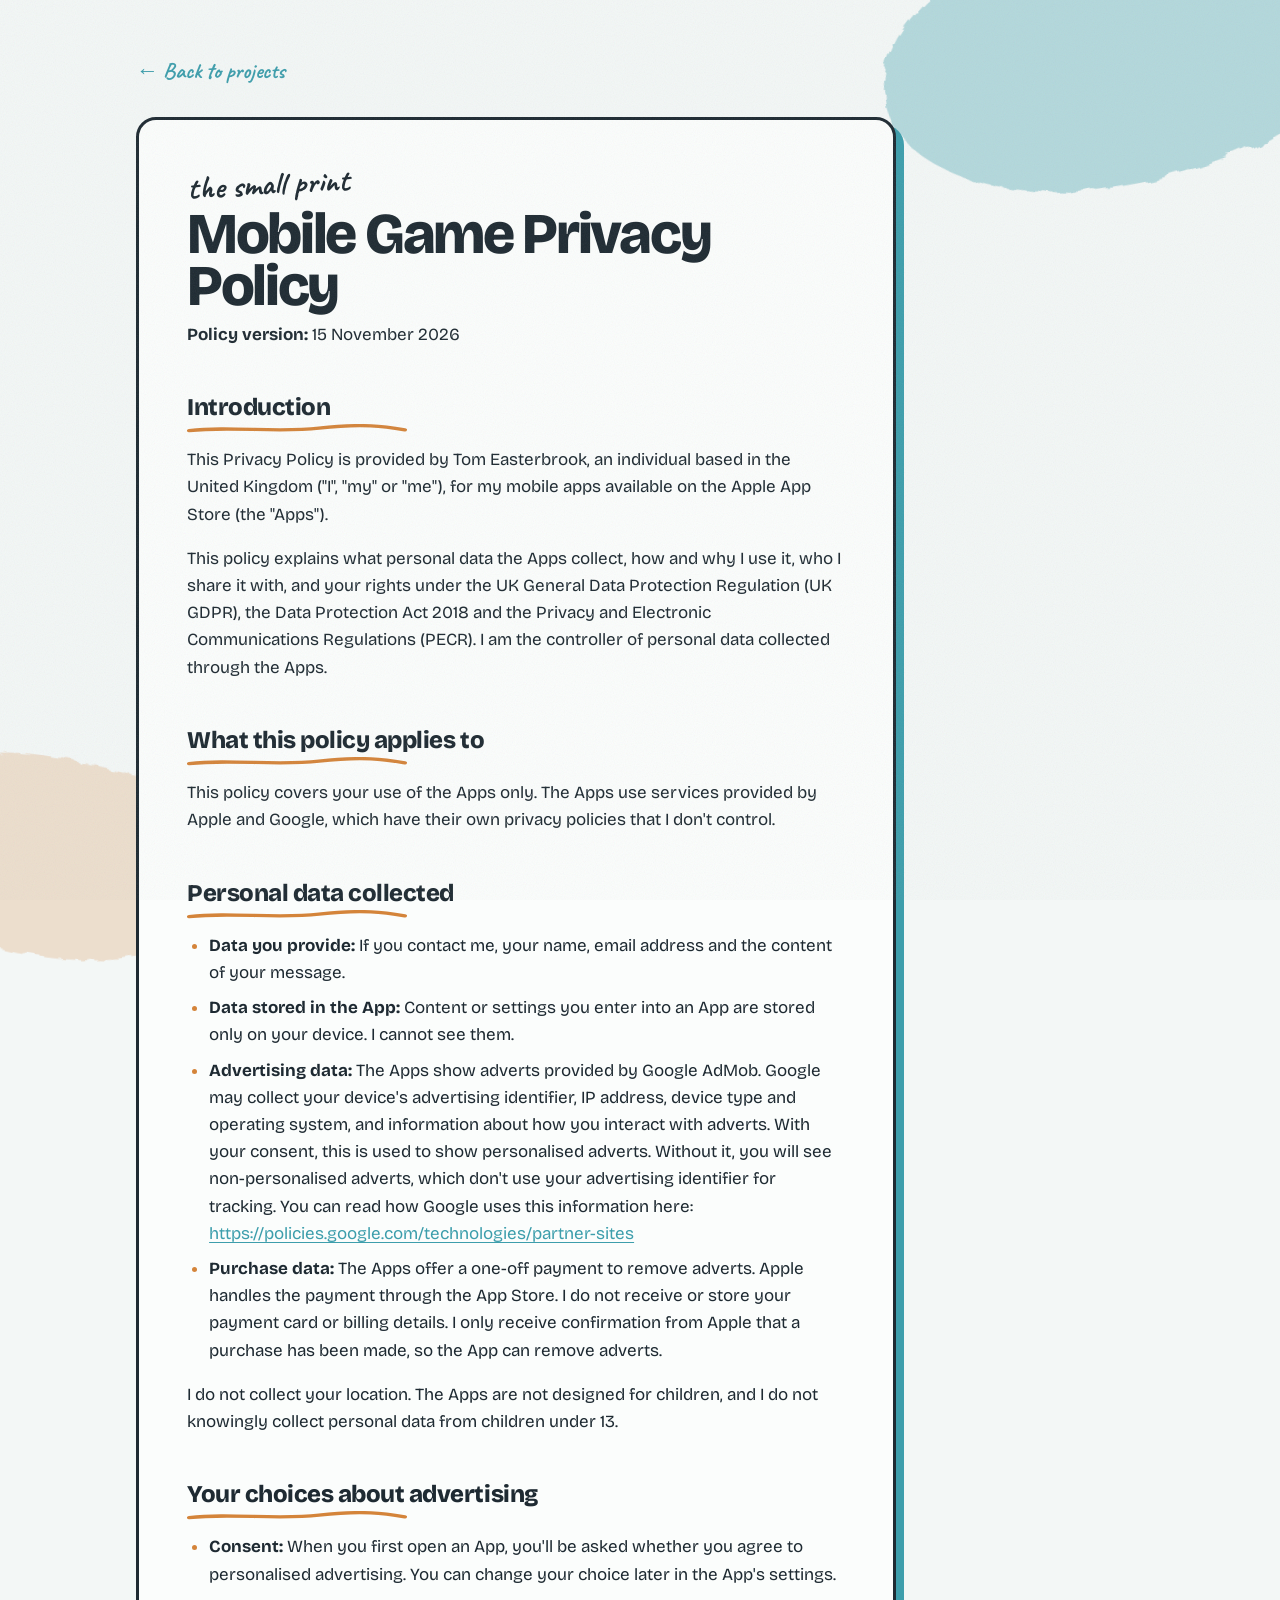
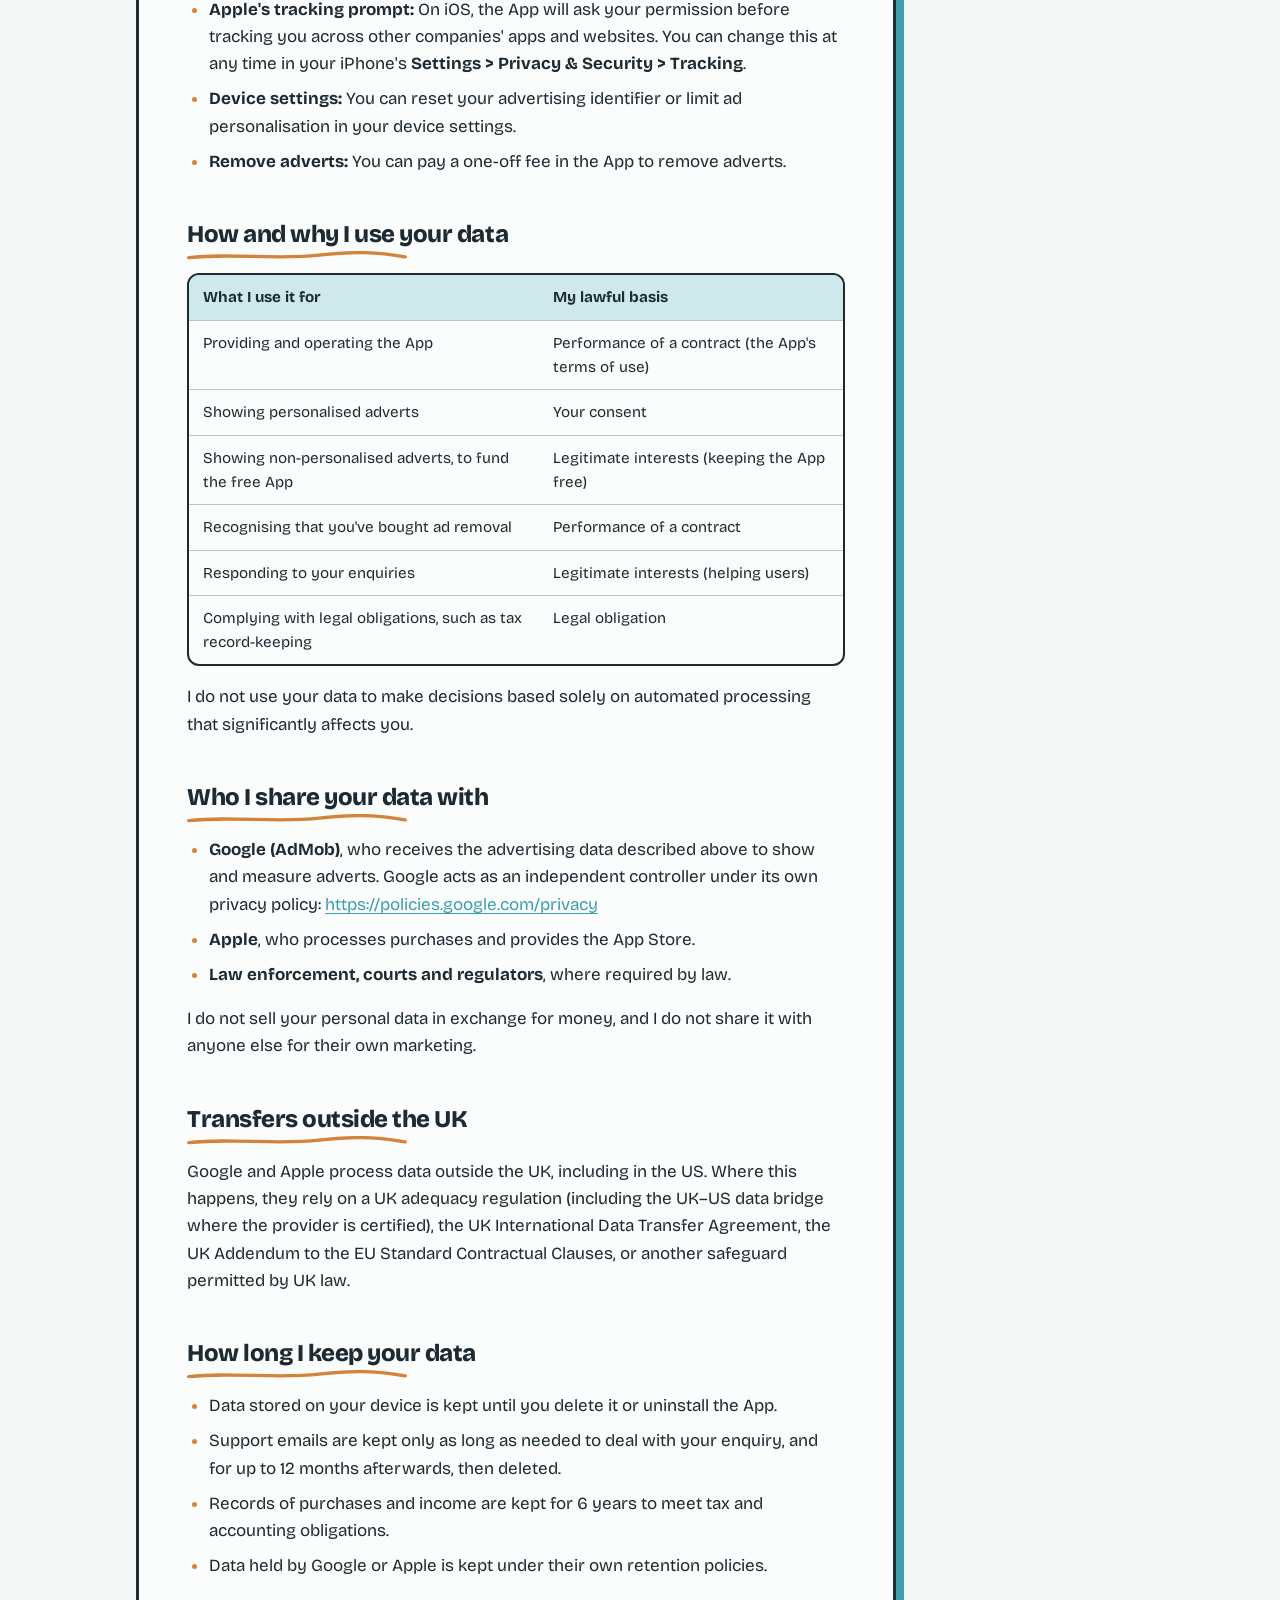
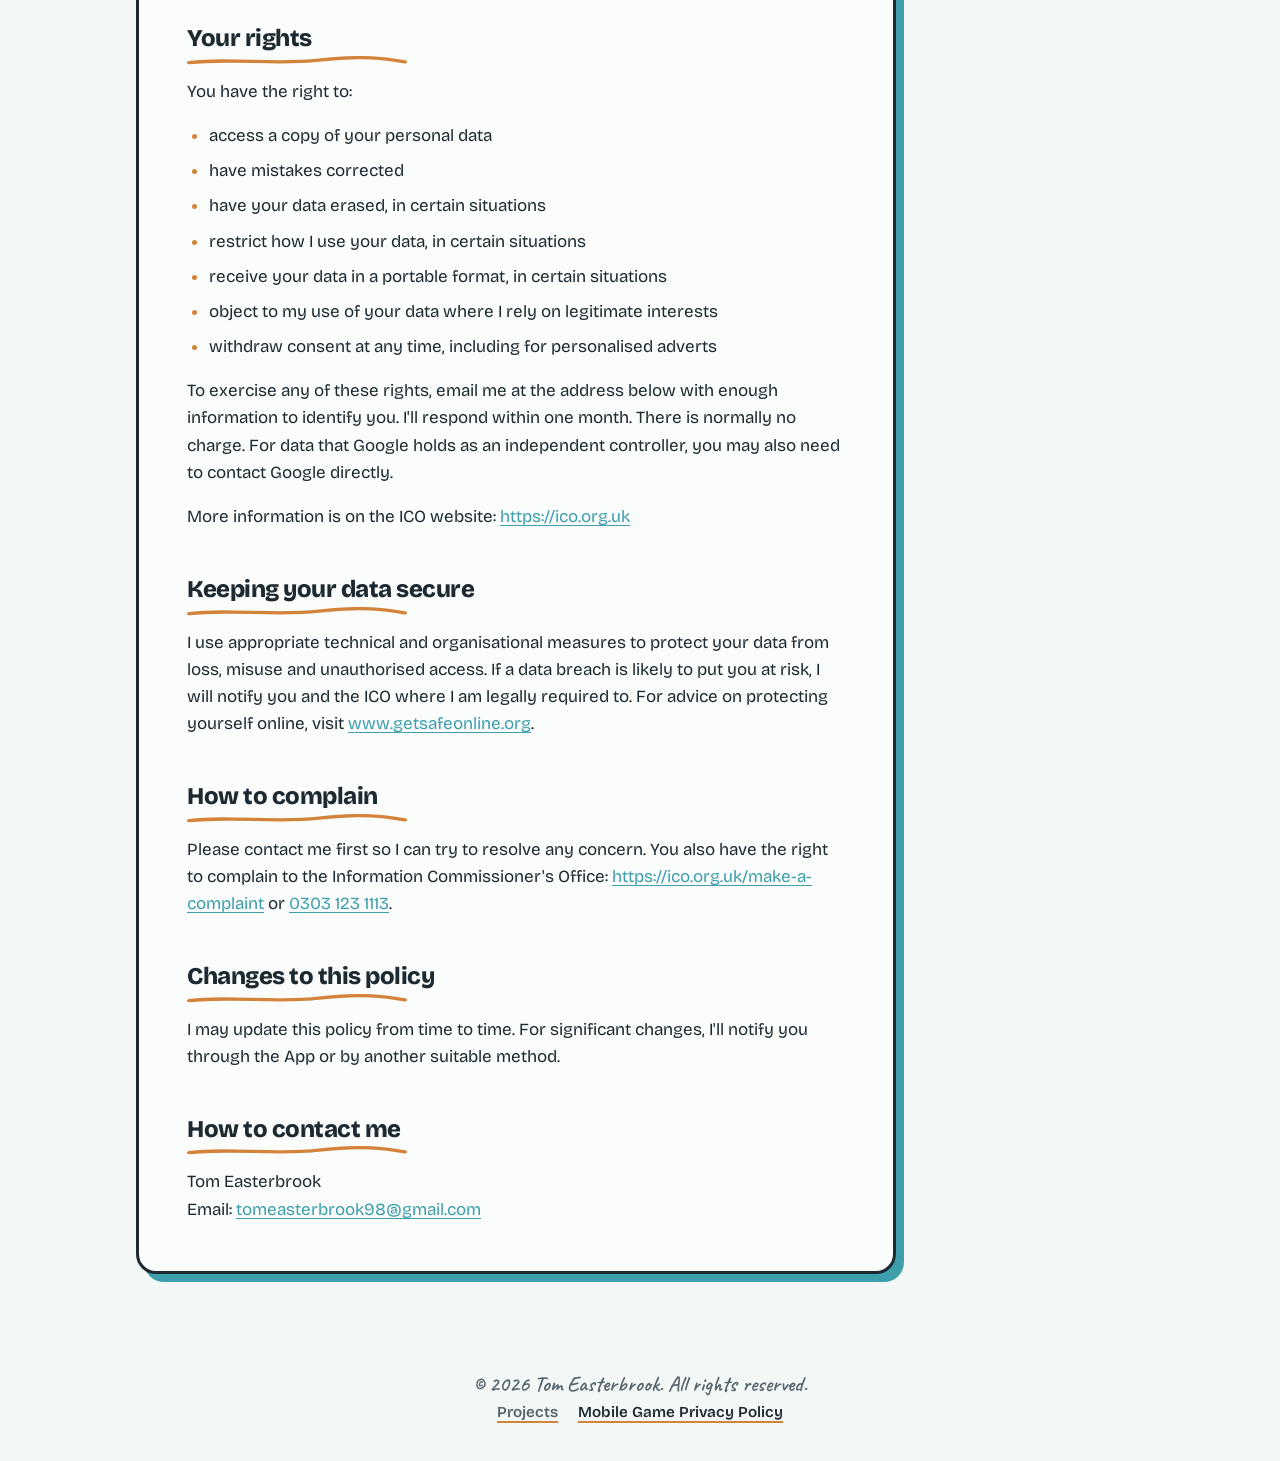
==== privacy.html @ 832841b3 "Personal site: projects and mobile game privacy policy Claude-Session: https://claude.ai/code/sessio" ====
<!doctype html>
<html lang="en">
<head>
  <meta charset="utf-8">
  <meta name="viewport" content="width=device-width, initial-scale=1">
  <title>Mobile Game Privacy Policy · Tom Easterbrook</title>
  <meta name="description" content="Privacy policy for Tom Easterbrook's mobile apps on the Apple App Store.">
  <link rel="icon" href="img/avatar.jpg">
  <link rel="preconnect" href="https://fonts.googleapis.com">
  <link rel="preconnect" href="https://fonts.gstatic.com" crossorigin>
  <link href="https://fonts.googleapis.com/css2?family=Bricolage+Grotesque:opsz,wght@12..96,400;12..96,600;12..96,800&family=Caveat:wght@500;700&display=swap" rel="stylesheet">
  <link rel="stylesheet" href="styles.css">
</head>
<body>
  <svg width="0" height="0" style="position:absolute" aria-hidden="true">
    <filter id="rough">
      <feTurbulence type="fractalNoise" baseFrequency="0.035" numOctaves="3" seed="7"/>
      <feDisplacementMap in="SourceGraphic" scale="14"/>
    </filter>
  </svg>

  <div class="brush brush-a" aria-hidden="true"></div>
  <div class="brush brush-b" aria-hidden="true"></div>

  <main class="wrap">
    <a class="back" href="index.html">← Back to projects</a>

    <article class="policy">
      <p class="scribble">the small print</p>
      <h1 class="policy-title">Mobile Game Privacy Policy</h1>
      <p class="policy-version"><strong>Policy version:</strong> 15 November 2026</p>

      <h2>Introduction</h2>
      <p>This Privacy Policy is provided by Tom Easterbrook, an individual based in the United Kingdom ("I", "my" or "me"), for my mobile apps available on the Apple App Store (the "Apps").</p>
      <p>This policy explains what personal data the Apps collect, how and why I use it, who I share it with, and your rights under the UK General Data Protection Regulation (UK GDPR), the Data Protection Act 2018 and the Privacy and Electronic Communications Regulations (PECR). I am the controller of personal data collected through the Apps.</p>

      <h2>What this policy applies to</h2>
      <p>This policy covers your use of the Apps only. The Apps use services provided by Apple and Google, which have their own privacy policies that I don't control.</p>

      <h2>Personal data collected</h2>
      <ul>
        <li><strong>Data you provide:</strong> If you contact me, your name, email address and the content of your message.</li>
        <li><strong>Data stored in the App:</strong> Content or settings you enter into an App are stored only on your device. I cannot see them.</li>
        <li><strong>Advertising data:</strong> The Apps show adverts provided by Google AdMob. Google may collect your device's advertising identifier, IP address, device type and operating system, and information about how you interact with adverts. With your consent, this is used to show personalised adverts. Without it, you will see non-personalised adverts, which don't use your advertising identifier for tracking. You can read how Google uses this information here: <a href="https://policies.google.com/technologies/partner-sites" target="_blank" rel="noopener">https://policies.google.com/technologies/partner-sites</a></li>
        <li><strong>Purchase data:</strong> The Apps offer a one-off payment to remove adverts. Apple handles the payment through the App Store. I do not receive or store your payment card or billing details. I only receive confirmation from Apple that a purchase has been made, so the App can remove adverts.</li>
      </ul>
      <p>I do not collect your location. The Apps are not designed for children, and I do not knowingly collect personal data from children under 13.</p>

      <h2>Your choices about advertising</h2>
      <ul>
        <li><strong>Consent:</strong> When you first open an App, you'll be asked whether you agree to personalised advertising. You can change your choice later in the App's settings.</li>
        <li><strong>Apple's tracking prompt:</strong> On iOS, the App will ask your permission before tracking you across other companies' apps and websites. You can change this at any time in your iPhone's <strong>Settings &gt; Privacy &amp; Security &gt; Tracking</strong>.</li>
        <li><strong>Device settings:</strong> You can reset your advertising identifier or limit ad personalisation in your device settings.</li>
        <li><strong>Remove adverts:</strong> You can pay a one-off fee in the App to remove adverts.</li>
      </ul>

      <h2>How and why I use your data</h2>
      <div class="table-wrap">
        <table>
          <thead>
            <tr><th scope="col">What I use it for</th><th scope="col">My lawful basis</th></tr>
          </thead>
          <tbody>
            <tr><td>Providing and operating the App</td><td>Performance of a contract (the App's terms of use)</td></tr>
            <tr><td>Showing personalised adverts</td><td>Your consent</td></tr>
            <tr><td>Showing non-personalised adverts, to fund the free App</td><td>Legitimate interests (keeping the App free)</td></tr>
            <tr><td>Recognising that you've bought ad removal</td><td>Performance of a contract</td></tr>
            <tr><td>Responding to your enquiries</td><td>Legitimate interests (helping users)</td></tr>
            <tr><td>Complying with legal obligations, such as tax record-keeping</td><td>Legal obligation</td></tr>
          </tbody>
        </table>
      </div>
      <p>I do not use your data to make decisions based solely on automated processing that significantly affects you.</p>

      <h2>Who I share your data with</h2>
      <ul>
        <li><strong>Google (AdMob)</strong>, who receives the advertising data described above to show and measure adverts. Google acts as an independent controller under its own privacy policy: <a href="https://policies.google.com/privacy" target="_blank" rel="noopener">https://policies.google.com/privacy</a></li>
        <li><strong>Apple</strong>, who processes purchases and provides the App Store.</li>
        <li><strong>Law enforcement, courts and regulators</strong>, where required by law.</li>
      </ul>
      <p>I do not sell your personal data in exchange for money, and I do not share it with anyone else for their own marketing.</p>

      <h2>Transfers outside the UK</h2>
      <p>Google and Apple process data outside the UK, including in the US. Where this happens, they rely on a UK adequacy regulation (including the UK–US data bridge where the provider is certified), the UK International Data Transfer Agreement, the UK Addendum to the EU Standard Contractual Clauses, or another safeguard permitted by UK law.</p>

      <h2>How long I keep your data</h2>
      <ul>
        <li>Data stored on your device is kept until you delete it or uninstall the App.</li>
        <li>Support emails are kept only as long as needed to deal with your enquiry, and for up to 12 months afterwards, then deleted.</li>
        <li>Records of purchases and income are kept for 6 years to meet tax and accounting obligations.</li>
        <li>Data held by Google or Apple is kept under their own retention policies.</li>
      </ul>

      <h2>Your rights</h2>
      <p>You have the right to:</p>
      <ul>
        <li>access a copy of your personal data</li>
        <li>have mistakes corrected</li>
        <li>have your data erased, in certain situations</li>
        <li>restrict how I use your data, in certain situations</li>
        <li>receive your data in a portable format, in certain situations</li>
        <li>object to my use of your data where I rely on legitimate interests</li>
        <li>withdraw consent at any time, including for personalised adverts</li>
      </ul>
      <p>To exercise any of these rights, email me at the address below with enough information to identify you. I'll respond within one month. There is normally no charge. For data that Google holds as an independent controller, you may also need to contact Google directly.</p>
      <p>More information is on the ICO website: <a href="https://ico.org.uk" target="_blank" rel="noopener">https://ico.org.uk</a></p>

      <h2>Keeping your data secure</h2>
      <p>I use appropriate technical and organisational measures to protect your data from loss, misuse and unauthorised access. If a data breach is likely to put you at risk, I will notify you and the ICO where I am legally required to. For advice on protecting yourself online, visit <a href="https://www.getsafeonline.org" target="_blank" rel="noopener">www.getsafeonline.org</a>.</p>

      <h2>How to complain</h2>
      <p>Please contact me first so I can try to resolve any concern. You also have the right to complain to the Information Commissioner's Office: <a href="https://ico.org.uk/make-a-complaint" target="_blank" rel="noopener">https://ico.org.uk/make-a-complaint</a> or <a href="tel:03031231113">0303 123 1113</a>.</p>

      <h2>Changes to this policy</h2>
      <p>I may update this policy from time to time. For significant changes, I'll notify you through the App or by another suitable method.</p>

      <h2>How to contact me</h2>
      <address>
        Tom Easterbrook<br>
        Email: <a href="mailto:tomeasterbrook98@gmail.com">tomeasterbrook98@gmail.com</a>
      </address>
    </article>

    <footer class="foot">
      <p>© 2026 Tom Easterbrook. All rights reserved.</p>
      <nav class="foot-links" aria-label="Footer">
        <a href="index.html">Projects</a>
        <a href="privacy.html" aria-current="page">Mobile Game Privacy Policy</a>
      </nav>
    </footer>
  </main>
</body>
</html>
---- styles.css ----
/* Palette pulled from the portrait: teal brushwork, ginger hair, slate shirt, paper. */
:root {
  --paper: #f3f7f6;
  --paper-2: #fbfdfc;
  --ink: #1e2a32;
  --muted: #55636b;
  --teal: #3d9eac;
  --teal-soft: #cfe8ec;
  --ginger: #d4843a;
  --ginger-soft: #f6dcc2;
  --blush: #f1b9a5;
  --line: #1e2a32;
  --shadow: 6px 6px 0 var(--line);
  --display: "Bricolage Grotesque", system-ui, sans-serif;
  --hand: "Caveat", "Comic Sans MS", cursive;
  color-scheme: light;
}

@media (prefers-color-scheme: dark) {
  :root {
    --paper: #142026;
    --paper-2: #1c2b32;
    --ink: #eef3f1;
    --muted: #a9b8bd;
    --teal: #5fc0cd;
    --teal-soft: #1f4148;
    --ginger: #f0a25a;
    --ginger-soft: #4a3220;
    --line: #0a1216;
    color-scheme: dark;
  }
}

* { box-sizing: border-box; }
[x-cloak] { display: none !important; }

body {
  margin: 0;
  min-height: 100vh;
  overflow-x: hidden;
  background: var(--paper);
  color: var(--ink);
  font: 17px/1.6 var(--display);
  -webkit-font-smoothing: antialiased;
}

/* Paper grain over everything */
body::after {
  content: "";
  position: fixed; inset: 0;
  pointer-events: none;
  opacity: .08;
  background-image: url("data:image/svg+xml,%3Csvg xmlns='http://www.w3.org/2000/svg' width='200' height='200'%3E%3Cfilter id='n'%3E%3CfeTurbulence type='fractalNoise' baseFrequency='.9' numOctaves='2'/%3E%3C/filter%3E%3Crect width='100%25' height='100%25' filter='url(%23n)'/%3E%3C/svg%3E");
}

/* Big painterly brush strokes in the background */
.brush {
  position: fixed;
  z-index: -1;
  filter: url(#rough);
  opacity: .35;
  border-radius: 40% 60% 55% 45% / 50% 40% 60% 50%;
}
.brush-a { width: 520px; height: 260px; top: -80px; right: -120px; background: var(--teal); transform: rotate(-12deg); }
.brush-b { width: 420px; height: 200px; bottom: -60px; left: -140px; background: var(--ginger); transform: rotate(8deg); opacity: .22; }

.wrap { max-width: 1040px; margin: 0 auto; padding: 56px 16px 40px; }

/* ---------- Hero ---------- */
.hero {
  display: grid;
  grid-template-columns: minmax(220px, 360px) 1fr;
  align-items: center;
  gap: 48px;
  margin-bottom: 88px;
}

.portrait { position: relative; }

.avatar {
  display: block;
  width: 100%;
  padding: 0;
  border: 3px solid var(--line);
  border-radius: 46% 54% 50% 50% / 52% 46% 54% 48%;
  background: #f6f9f8;            /* matches the portrait's own paper, in both themes */
  box-shadow: var(--shadow);
  overflow: hidden;
  transform: rotate(-3deg);
}
.avatar img { display: block; width: 100%; height: auto; }



.scribble {
  margin: 0;
  font: 700 2rem var(--hand);
  color: var(--teal);
  transform: rotate(-3deg);
  transform-origin: left;
}

h1 {
  margin: -6px 0 12px;
  font-size: clamp(4rem, 12vw, 8rem);
  font-weight: 800;
  line-height: .9;
  letter-spacing: -.04em;
}
h1 .dot { color: var(--ginger); }

.lede { margin: 0; max-width: 30ch; font-size: clamp(1.15rem, 2.2vw, 1.45rem); color: var(--muted); }

mark {
  color: var(--ink);
  background: linear-gradient(transparent 55%, var(--teal-soft) 55%, var(--teal-soft) 92%, transparent 92%);
  padding: 0 .1em;
}
mark.ginger { background: linear-gradient(transparent 55%, var(--ginger-soft) 55%, var(--ginger-soft) 92%, transparent 92%); }

/* ---------- Projects ---------- */
.section-head {
  display: flex; flex-wrap: wrap; align-items: end; justify-content: space-between;
  gap: 16px; margin-bottom: 32px;
}
h2 {
  position: relative;
  margin: 0;
  font-size: clamp(1.8rem, 4vw, 2.4rem);
  font-weight: 800;
  letter-spacing: -.02em;
}
/* hand-drawn underline */
h2::after {
  content: "";
  position: absolute; left: 0; right: 10%; bottom: -10px; height: 12px;
  background: url("data:image/svg+xml,%3Csvg xmlns='http://www.w3.org/2000/svg' viewBox='0 0 200 12' preserveAspectRatio='none'%3E%3Cpath d='M2 8 C 40 2, 80 11, 120 5 S 180 3, 198 7' fill='none' stroke='%23d4843a' stroke-width='4' stroke-linecap='round'/%3E%3C/svg%3E") no-repeat center / 100% 100%;
}

.link:focus-visible { outline: 3px dashed var(--ginger); outline-offset: 3px; }

.grid {
  display: grid;
  grid-template-columns: repeat(auto-fill, minmax(min(100%, 320px), 1fr));
  gap: 36px 28px;
}

.card {
  --accent: var(--teal);
  --accent-soft: var(--teal-soft);
  position: relative;
  display: flex; flex-direction: column;
  padding: 28px 26px 24px;
  background: var(--paper-2);
  border: 3px solid var(--line);
  border-radius: 20px;
  box-shadow: 8px 8px 0 var(--accent);
  transform: rotate(var(--tilt, 0deg));
  transition: transform .35s cubic-bezier(.34, 1.56, .64, 1), box-shadow .25s;
  animation: pop-in .5s cubic-bezier(.34, 1.56, .64, 1) both;
}
.card.ginger { --accent: var(--ginger); --accent-soft: var(--ginger-soft); }
.card.ink { --accent: var(--line); --accent-soft: var(--teal-soft); }
.card:hover { transform: rotate(0deg) translateY(-6px); box-shadow: 12px 14px 0 var(--accent); }

/* masking tape */
.tape {
  position: absolute; top: -14px; left: 50%;
  width: 96px; height: 26px;
  background: var(--accent-soft);
  opacity: .9;
  transform: translateX(-50%) rotate(-4deg);
  clip-path: polygon(3% 0, 97% 6%, 100% 50%, 96% 100%, 2% 94%, 0 50%);
}

.card-head { display: flex; align-items: center; justify-content: space-between; margin-bottom: 8px; }
.app-icon {
  display: block;
  width: 64px; height: 64px;
  border: 2px solid var(--line);
  border-radius: 22.5%;            /* iOS-style rounded square */
  box-shadow: 3px 3px 0 var(--line);
  transition: transform .4s cubic-bezier(.34, 1.56, .64, 1);
}
.card:hover .app-icon { transform: rotate(-8deg) scale(1.08); }

.card h3 { margin: 6px 0 0; font-size: 1.7rem; font-weight: 800; letter-spacing: -.02em; }
.tagline { margin: 0 0 12px; font: 700 1.45rem/1.2 var(--hand); color: var(--accent); }
.desc { margin: 0 0 18px; color: var(--muted); }

.status {
  font-size: .78rem; font-weight: 600;
  padding: 4px 10px;
  border: 2px solid var(--line);
  border-radius: 999px;
  white-space: nowrap;
}
.status.live { background: var(--teal-soft); }
.status.in-progress { background: var(--ginger-soft); }
.status.archived { background: var(--paper); color: var(--muted); }

.tags { list-style: none; display: flex; flex-wrap: wrap; gap: 6px; margin: 0 0 22px; padding: 0; }
.tags li {
  font-size: .8rem; font-weight: 600;
  padding: 2px 10px;
  border: 1.5px dashed var(--muted);
  border-radius: 8px;
  color: var(--muted);
}

.link {
  margin-top: auto; align-self: flex-start;
  display: inline-flex; align-items: center; gap: 8px;
  padding: 10px 18px;
  font-weight: 700;
  text-decoration: none;
  color: var(--ink);
  background: var(--accent-soft);
  border: 2px solid var(--line);
  border-radius: 12px;
  box-shadow: 3px 3px 0 var(--line);
  transition: transform .15s, box-shadow .15s;
}
.link:hover { transform: translate(-2px, -2px); box-shadow: 5px 5px 0 var(--line); }
.link:active { transform: translate(2px, 2px); box-shadow: 1px 1px 0 var(--line); }
.link .arrow { transition: transform .2s; }
.link:hover .arrow { transform: translateX(4px); }

.soon { margin: auto 0 0; font: 700 1.4rem var(--hand); color: var(--muted); }

.foot { margin-top: 96px; text-align: center; font: 600 1.35rem var(--hand); color: var(--muted); }
.foot p { margin: 0; }

/* ---------- Footer links ---------- */
.foot-links { display: flex; flex-wrap: wrap; justify-content: center; gap: 8px 20px; margin-top: 6px; font: 600 .95rem var(--display); }
.foot-links a { color: var(--muted); text-decoration-color: var(--ginger); text-decoration-thickness: 2px; text-underline-offset: 4px; }
.foot-links a:hover, .foot-links a[aria-current="page"] { color: var(--ink); }

/* ---------- Privacy policy page ---------- */
.back {
  display: inline-block; margin-bottom: 32px;
  font: 700 1.4rem var(--hand); color: var(--teal); text-decoration: none;
}
.back:hover { color: var(--ginger); }

.policy {
  max-width: 760px;
  padding: clamp(24px, 5vw, 48px);
  background: var(--paper-2);
  border: 3px solid var(--line);
  border-radius: 20px;
  box-shadow: 8px 8px 0 var(--teal);
}
.policy-title { font-size: clamp(2.2rem, 7vw, 3.6rem); margin: 0 0 8px; }
.policy-version { margin: 0 0 8px; color: var(--muted); }
.policy h2 { margin: 40px 0 20px; font-size: 1.5rem; }
.policy h2::after { right: auto; width: min(220px, 80%); height: 10px; bottom: -8px; }
.policy p, .policy li { color: var(--ink); }
.policy ul { padding-left: 1.3em; }
.policy li { margin-bottom: 8px; }
.policy li::marker { color: var(--ginger); }
.policy a { color: var(--teal); overflow-wrap: anywhere; text-underline-offset: 3px; }
.policy a:hover { color: var(--ginger); }
.policy address { font-style: normal; }

.table-wrap { overflow-x: auto; margin: 0 0 16px; border: 2px solid var(--line); border-radius: 12px; }
.policy table { width: 100%; border-collapse: collapse; font-size: .95rem; }
.policy th, .policy td { padding: 10px 14px; text-align: left; vertical-align: top; border-bottom: 1px solid color-mix(in srgb, var(--muted) 35%, transparent); }
.policy th { background: var(--teal-soft); font-weight: 700; }
.policy tbody tr:last-child td { border-bottom: 0; }

/* ---------- Motion ---------- */
@keyframes pop-in {
  from { opacity: 0; transform: translateY(24px) rotate(0deg) scale(.95); }
}
@media (prefers-reduced-motion: reduce) {
  *, *::before, *::after { animation: none !important; transition: none !important; }
}

/* ---------- Small screens ---------- */
@media (max-width: 720px) {
  .wrap { padding-top: 40px; }
  .hero { grid-template-columns: 1fr; gap: 28px; margin-bottom: 64px; text-align: center; }
  .portrait { width: min(260px, 70%); margin: 0 auto; }
  .scribble { transform-origin: center; }
  .lede { margin: 0 auto; }
}
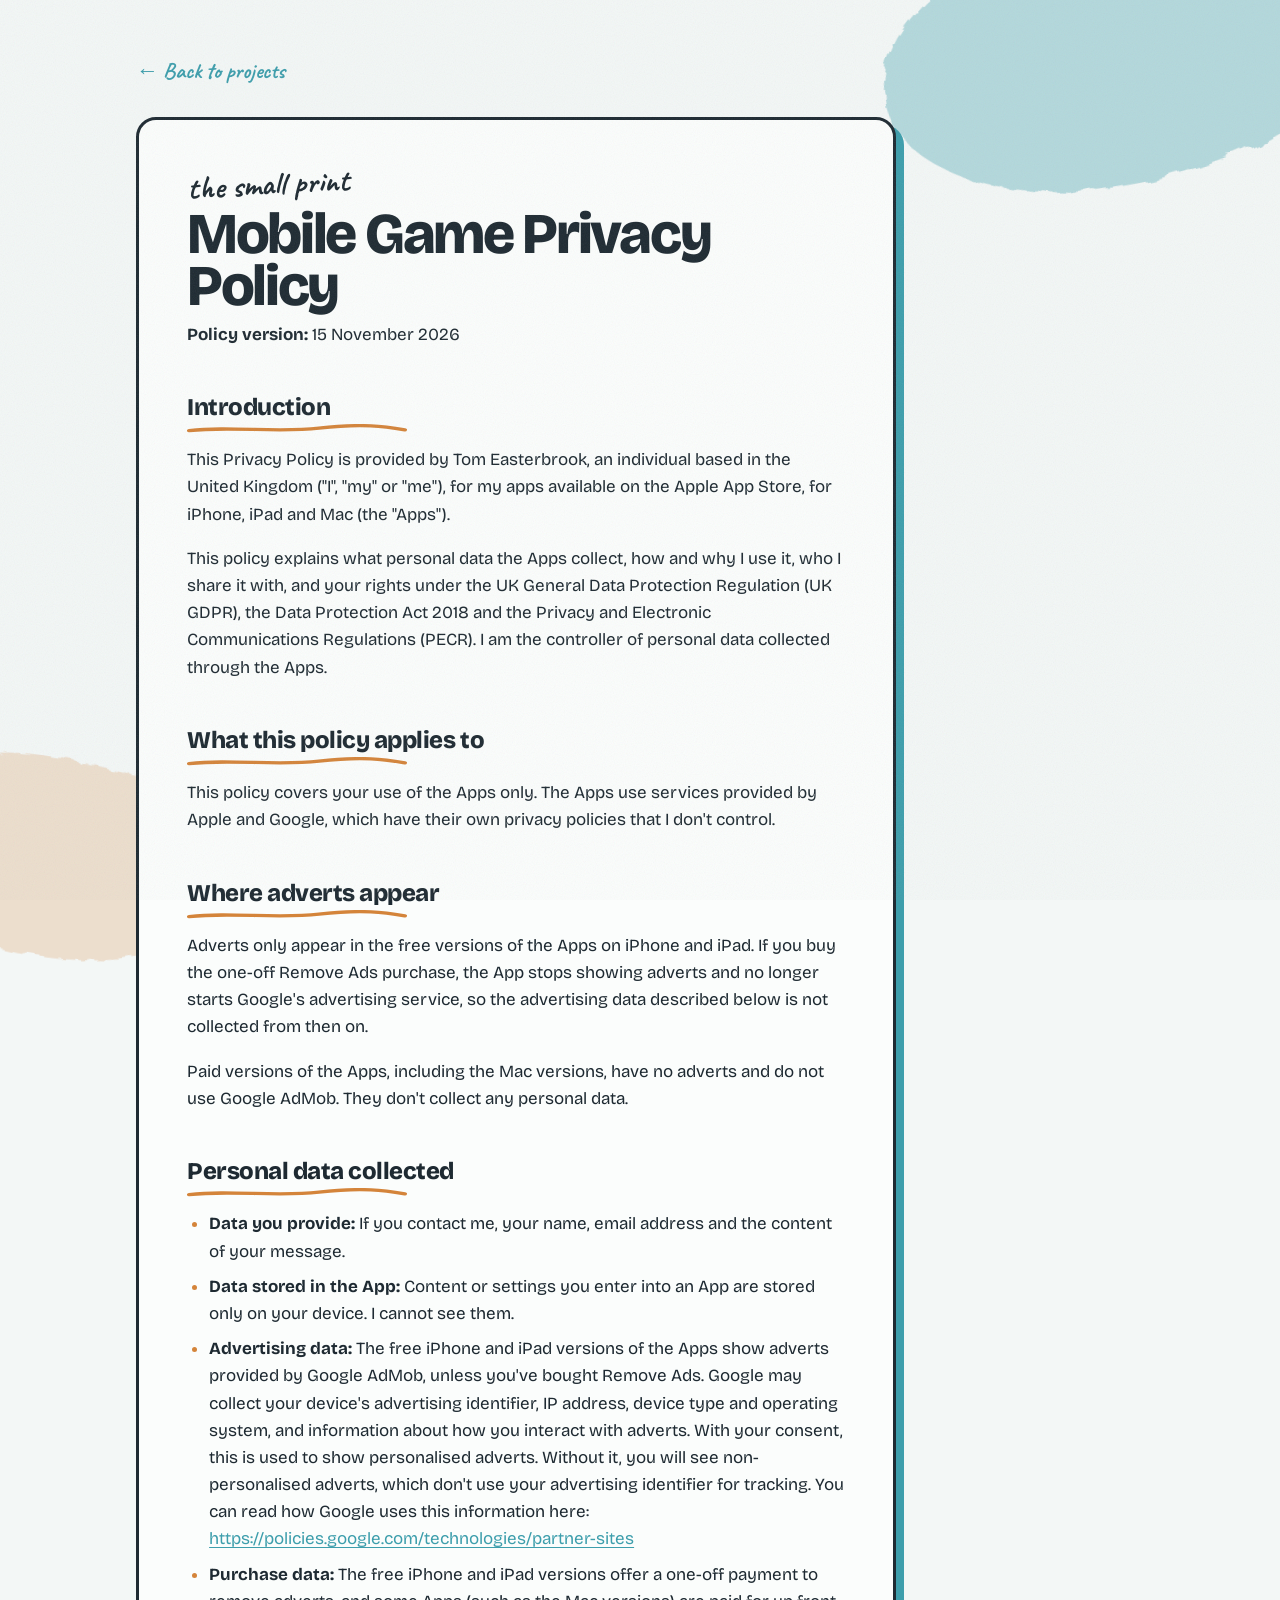
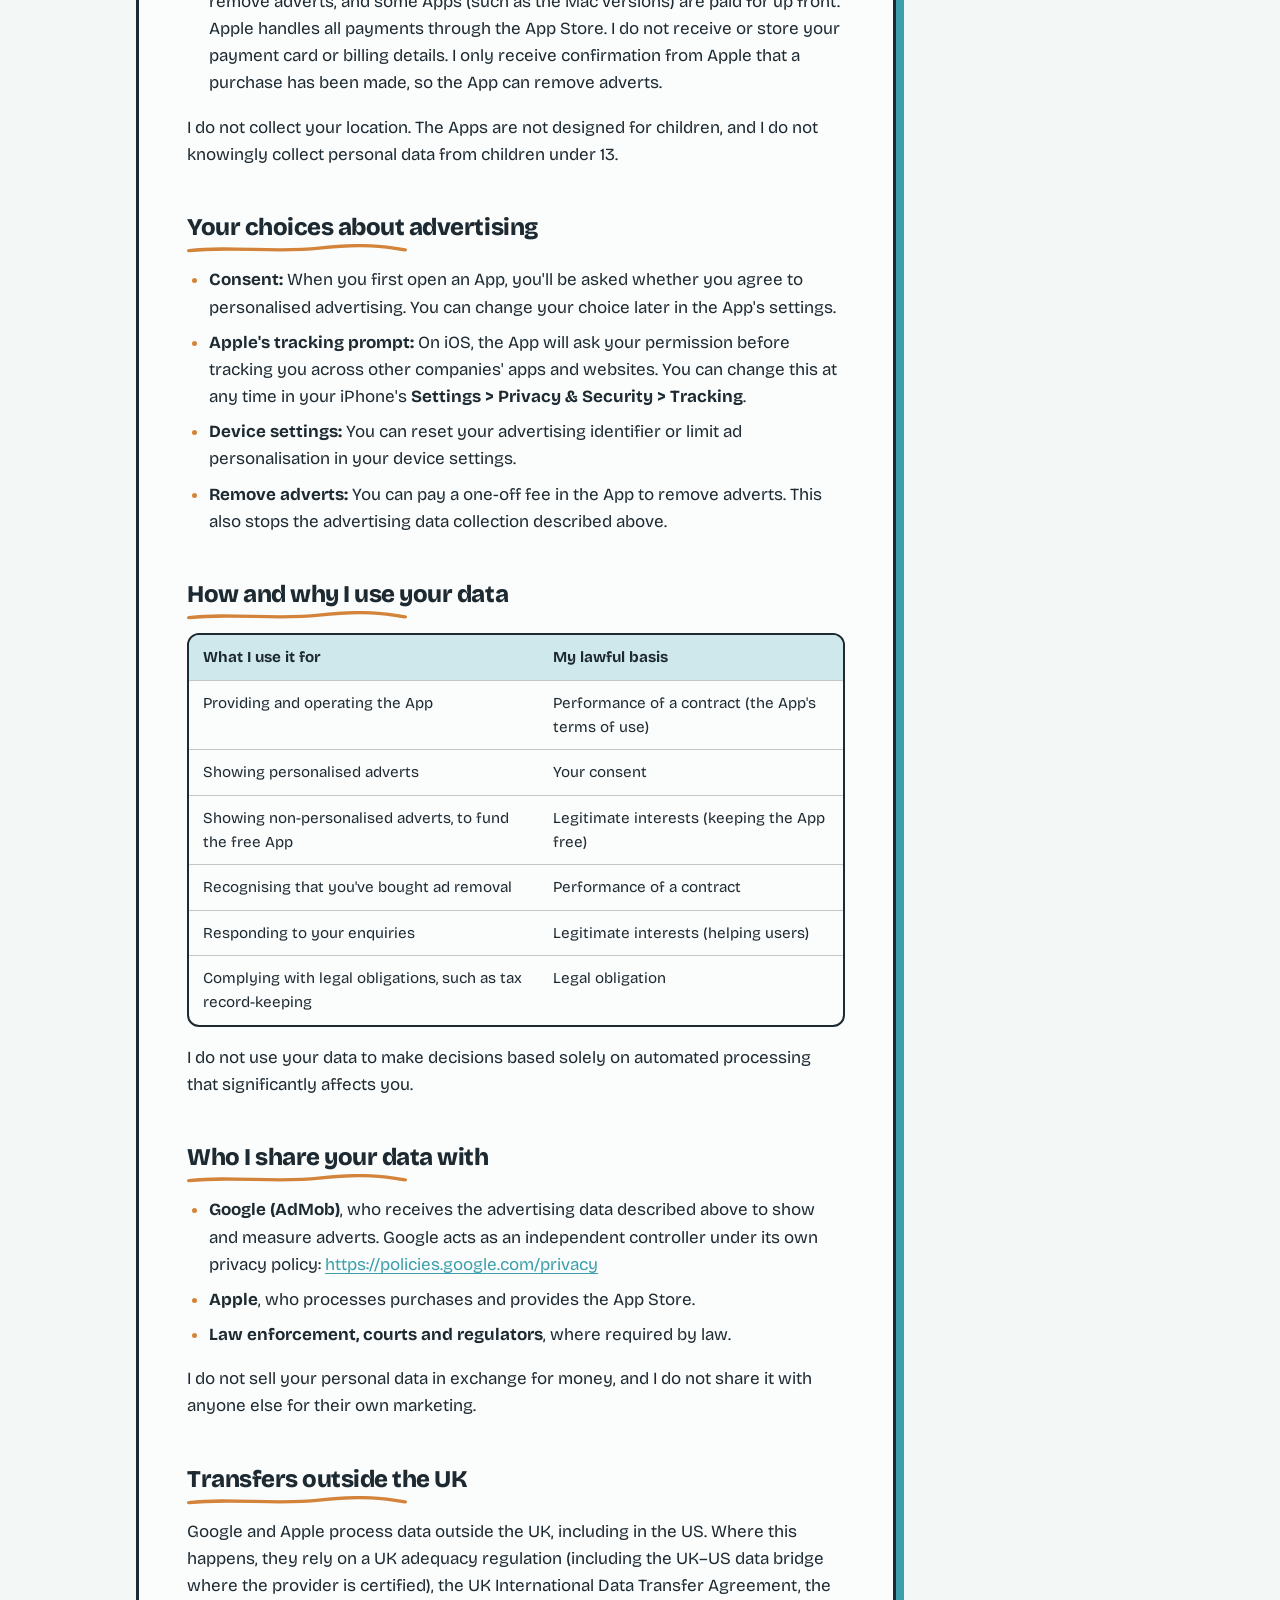
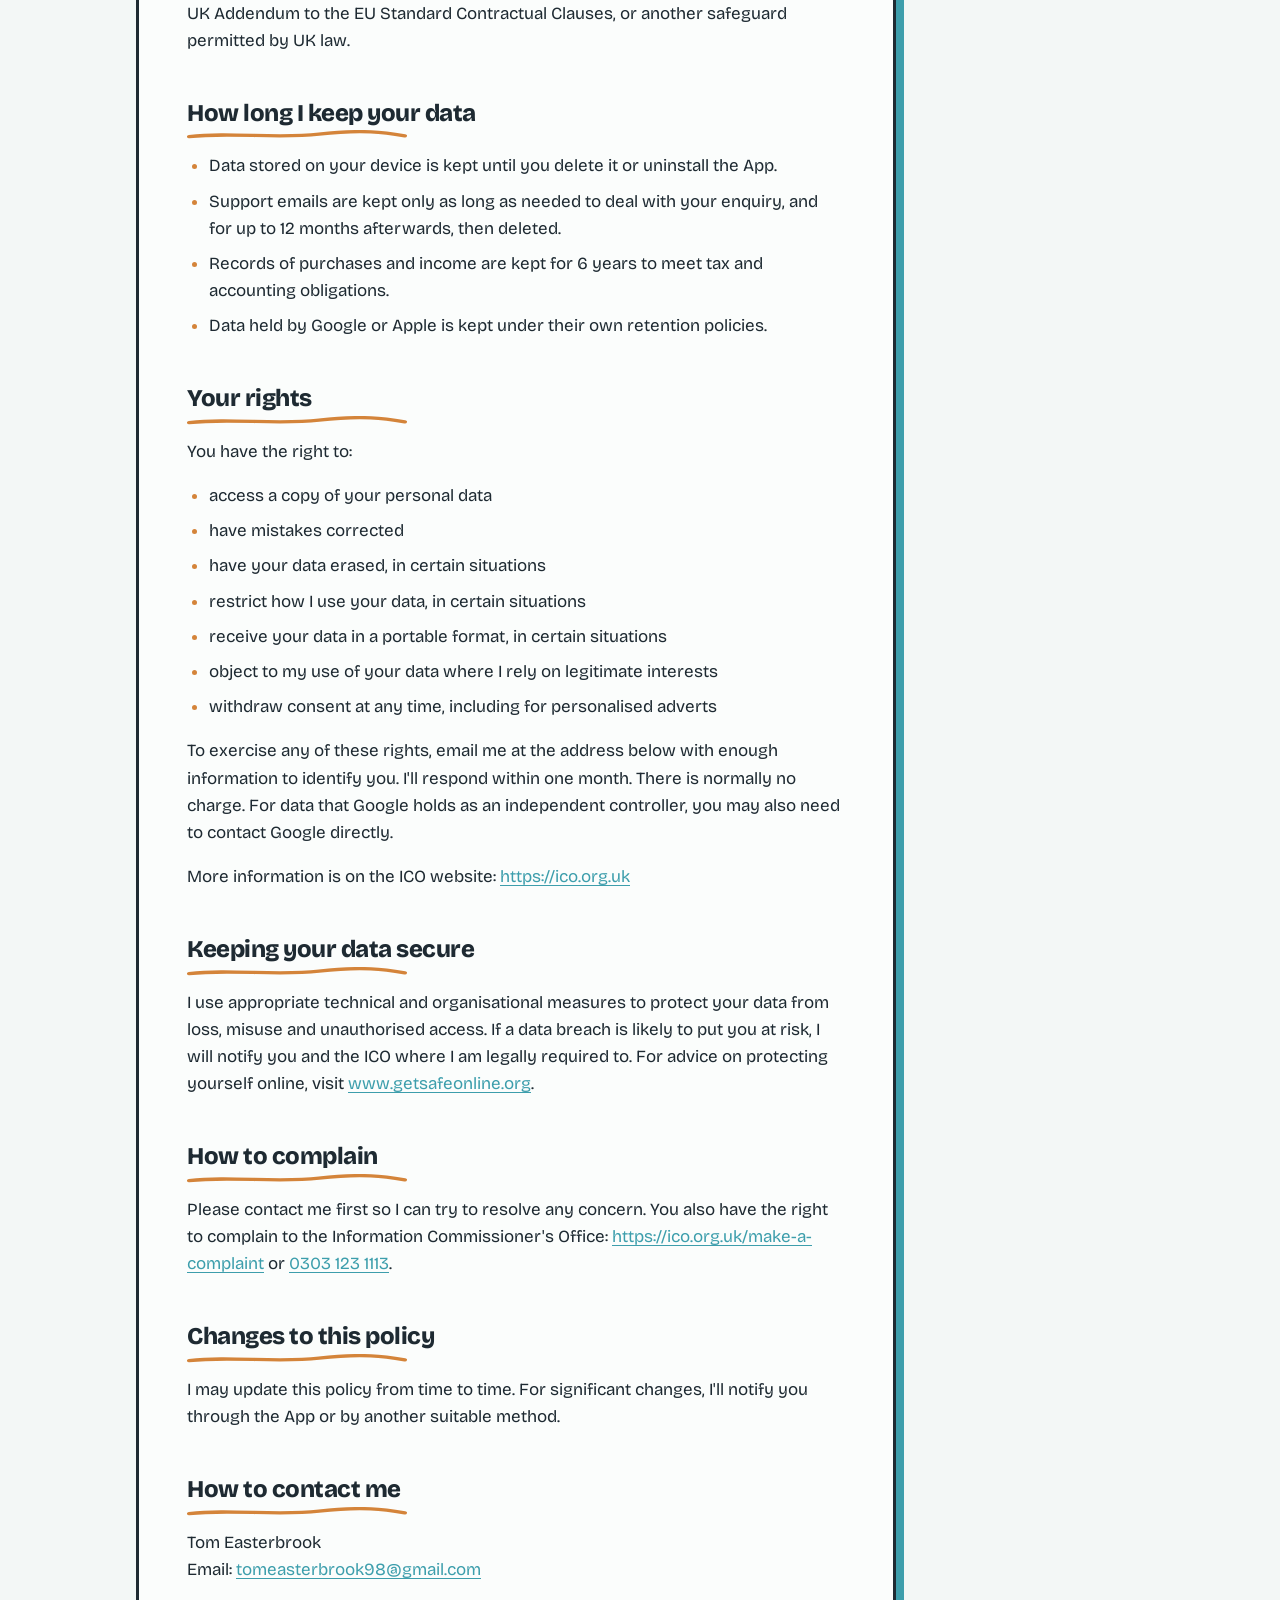
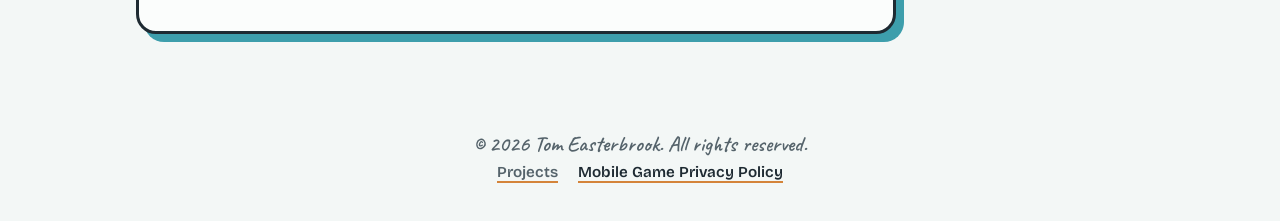
==== commit e887fe72: "Privacy policy: say where adverts appear Adverts are only in the free iPhone and iPad versions, and " ====
--- a/privacy.html
+++ b/privacy.html
@@ -31,18 +31,22 @@
       <p class="policy-version"><strong>Policy version:</strong> 15 November 2026</p>
 
       <h2>Introduction</h2>
-      <p>This Privacy Policy is provided by Tom Easterbrook, an individual based in the United Kingdom ("I", "my" or "me"), for my mobile apps available on the Apple App Store (the "Apps").</p>
+      <p>This Privacy Policy is provided by Tom Easterbrook, an individual based in the United Kingdom ("I", "my" or "me"), for my apps available on the Apple App Store, for iPhone, iPad and Mac (the "Apps").</p>
       <p>This policy explains what personal data the Apps collect, how and why I use it, who I share it with, and your rights under the UK General Data Protection Regulation (UK GDPR), the Data Protection Act 2018 and the Privacy and Electronic Communications Regulations (PECR). I am the controller of personal data collected through the Apps.</p>
 
       <h2>What this policy applies to</h2>
       <p>This policy covers your use of the Apps only. The Apps use services provided by Apple and Google, which have their own privacy policies that I don't control.</p>
 
+      <h2>Where adverts appear</h2>
+      <p>Adverts only appear in the free versions of the Apps on iPhone and iPad. If you buy the one-off Remove Ads purchase, the App stops showing adverts and no longer starts Google's advertising service, so the advertising data described below is not collected from then on.</p>
+      <p>Paid versions of the Apps, including the Mac versions, have no adverts and do not use Google AdMob. They don't collect any personal data.</p>
+
       <h2>Personal data collected</h2>
       <ul>
         <li><strong>Data you provide:</strong> If you contact me, your name, email address and the content of your message.</li>
         <li><strong>Data stored in the App:</strong> Content or settings you enter into an App are stored only on your device. I cannot see them.</li>
-        <li><strong>Advertising data:</strong> The Apps show adverts provided by Google AdMob. Google may collect your device's advertising identifier, IP address, device type and operating system, and information about how you interact with adverts. With your consent, this is used to show personalised adverts. Without it, you will see non-personalised adverts, which don't use your advertising identifier for tracking. You can read how Google uses this information here: <a href="https://policies.google.com/technologies/partner-sites" target="_blank" rel="noopener">https://policies.google.com/technologies/partner-sites</a></li>
-        <li><strong>Purchase data:</strong> The Apps offer a one-off payment to remove adverts. Apple handles the payment through the App Store. I do not receive or store your payment card or billing details. I only receive confirmation from Apple that a purchase has been made, so the App can remove adverts.</li>
+        <li><strong>Advertising data:</strong> The free iPhone and iPad versions of the Apps show adverts provided by Google AdMob, unless you've bought Remove Ads. Google may collect your device's advertising identifier, IP address, device type and operating system, and information about how you interact with adverts. With your consent, this is used to show personalised adverts. Without it, you will see non-personalised adverts, which don't use your advertising identifier for tracking. You can read how Google uses this information here: <a href="https://policies.google.com/technologies/partner-sites" target="_blank" rel="noopener">https://policies.google.com/technologies/partner-sites</a></li>
+        <li><strong>Purchase data:</strong> The free iPhone and iPad versions offer a one-off payment to remove adverts, and some Apps (such as the Mac versions) are paid for up front. Apple handles all payments through the App Store. I do not receive or store your payment card or billing details. I only receive confirmation from Apple that a purchase has been made, so the App can remove adverts.</li>
       </ul>
       <p>I do not collect your location. The Apps are not designed for children, and I do not knowingly collect personal data from children under 13.</p>
 
@@ -51,7 +55,7 @@
         <li><strong>Consent:</strong> When you first open an App, you'll be asked whether you agree to personalised advertising. You can change your choice later in the App's settings.</li>
         <li><strong>Apple's tracking prompt:</strong> On iOS, the App will ask your permission before tracking you across other companies' apps and websites. You can change this at any time in your iPhone's <strong>Settings &gt; Privacy &amp; Security &gt; Tracking</strong>.</li>
         <li><strong>Device settings:</strong> You can reset your advertising identifier or limit ad personalisation in your device settings.</li>
-        <li><strong>Remove adverts:</strong> You can pay a one-off fee in the App to remove adverts.</li>
+        <li><strong>Remove adverts:</strong> You can pay a one-off fee in the App to remove adverts. This also stops the advertising data collection described above.</li>
       </ul>
 
       <h2>How and why I use your data</h2>
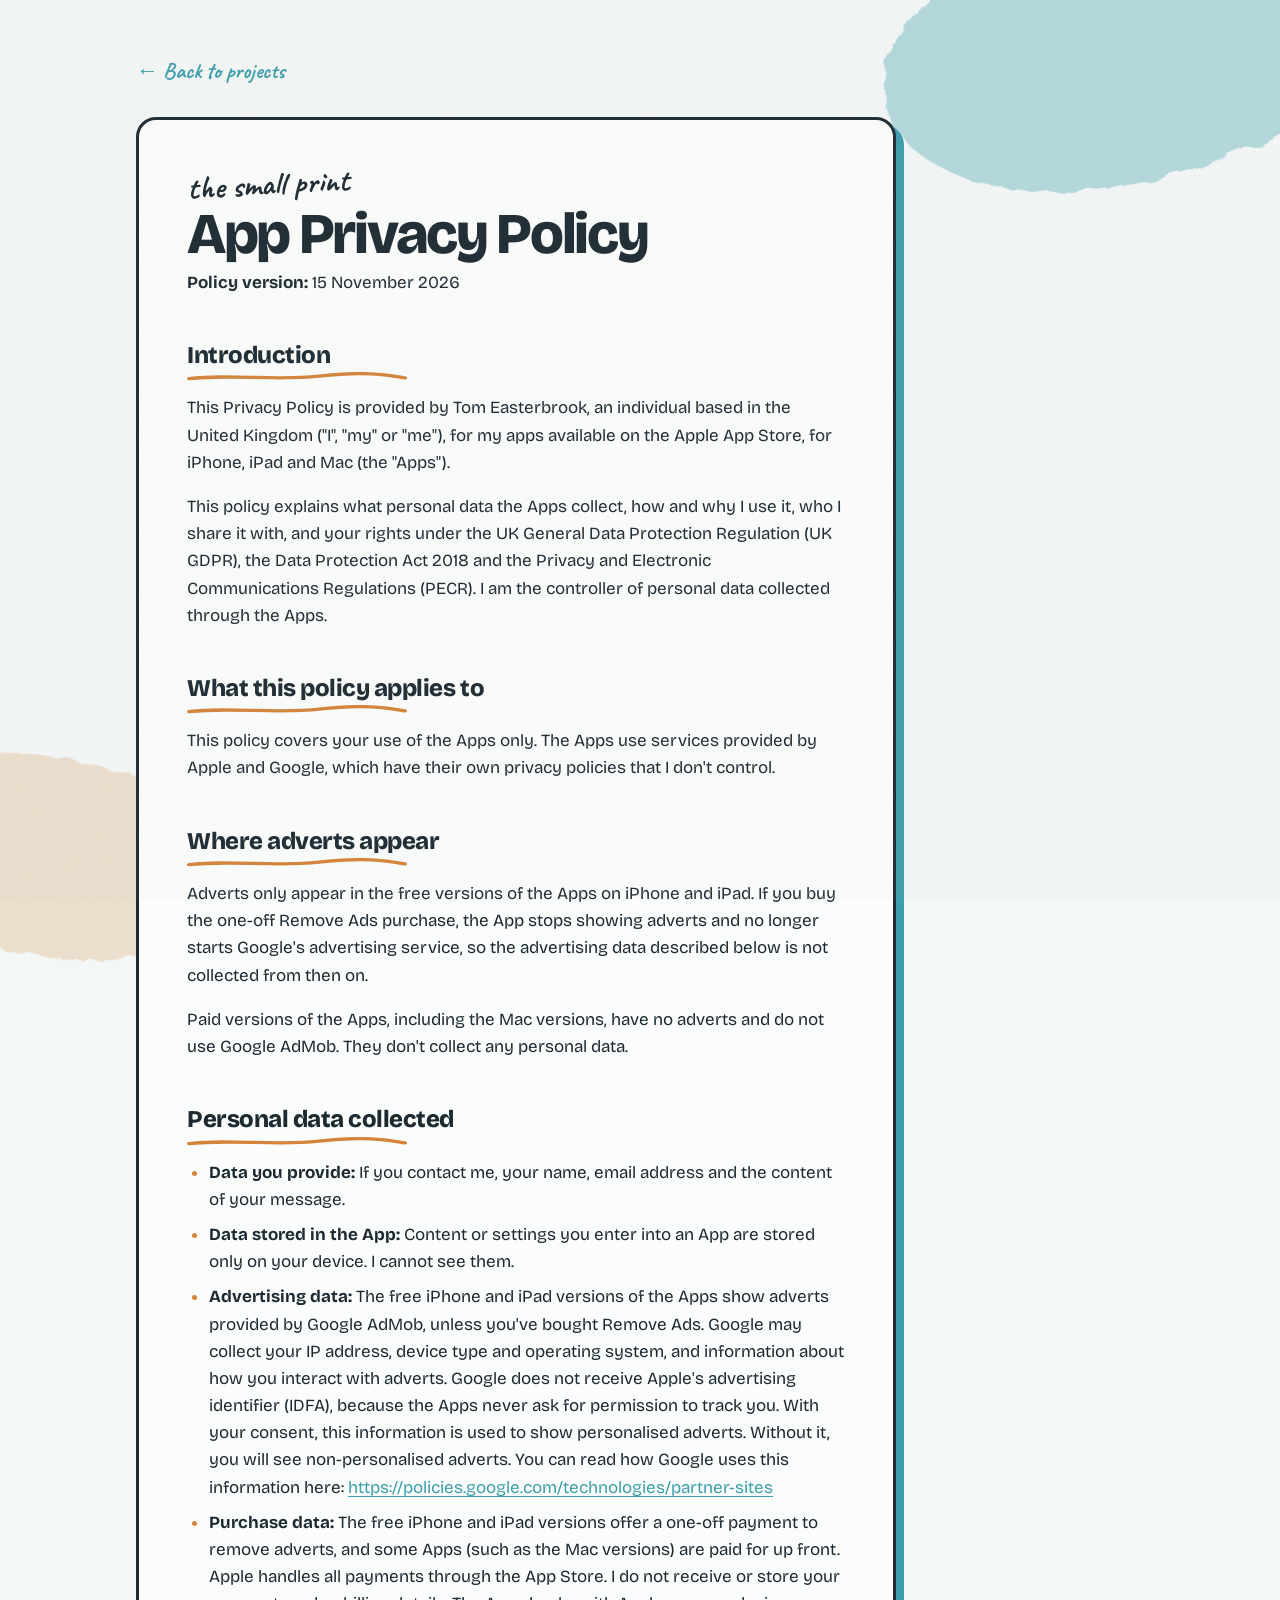
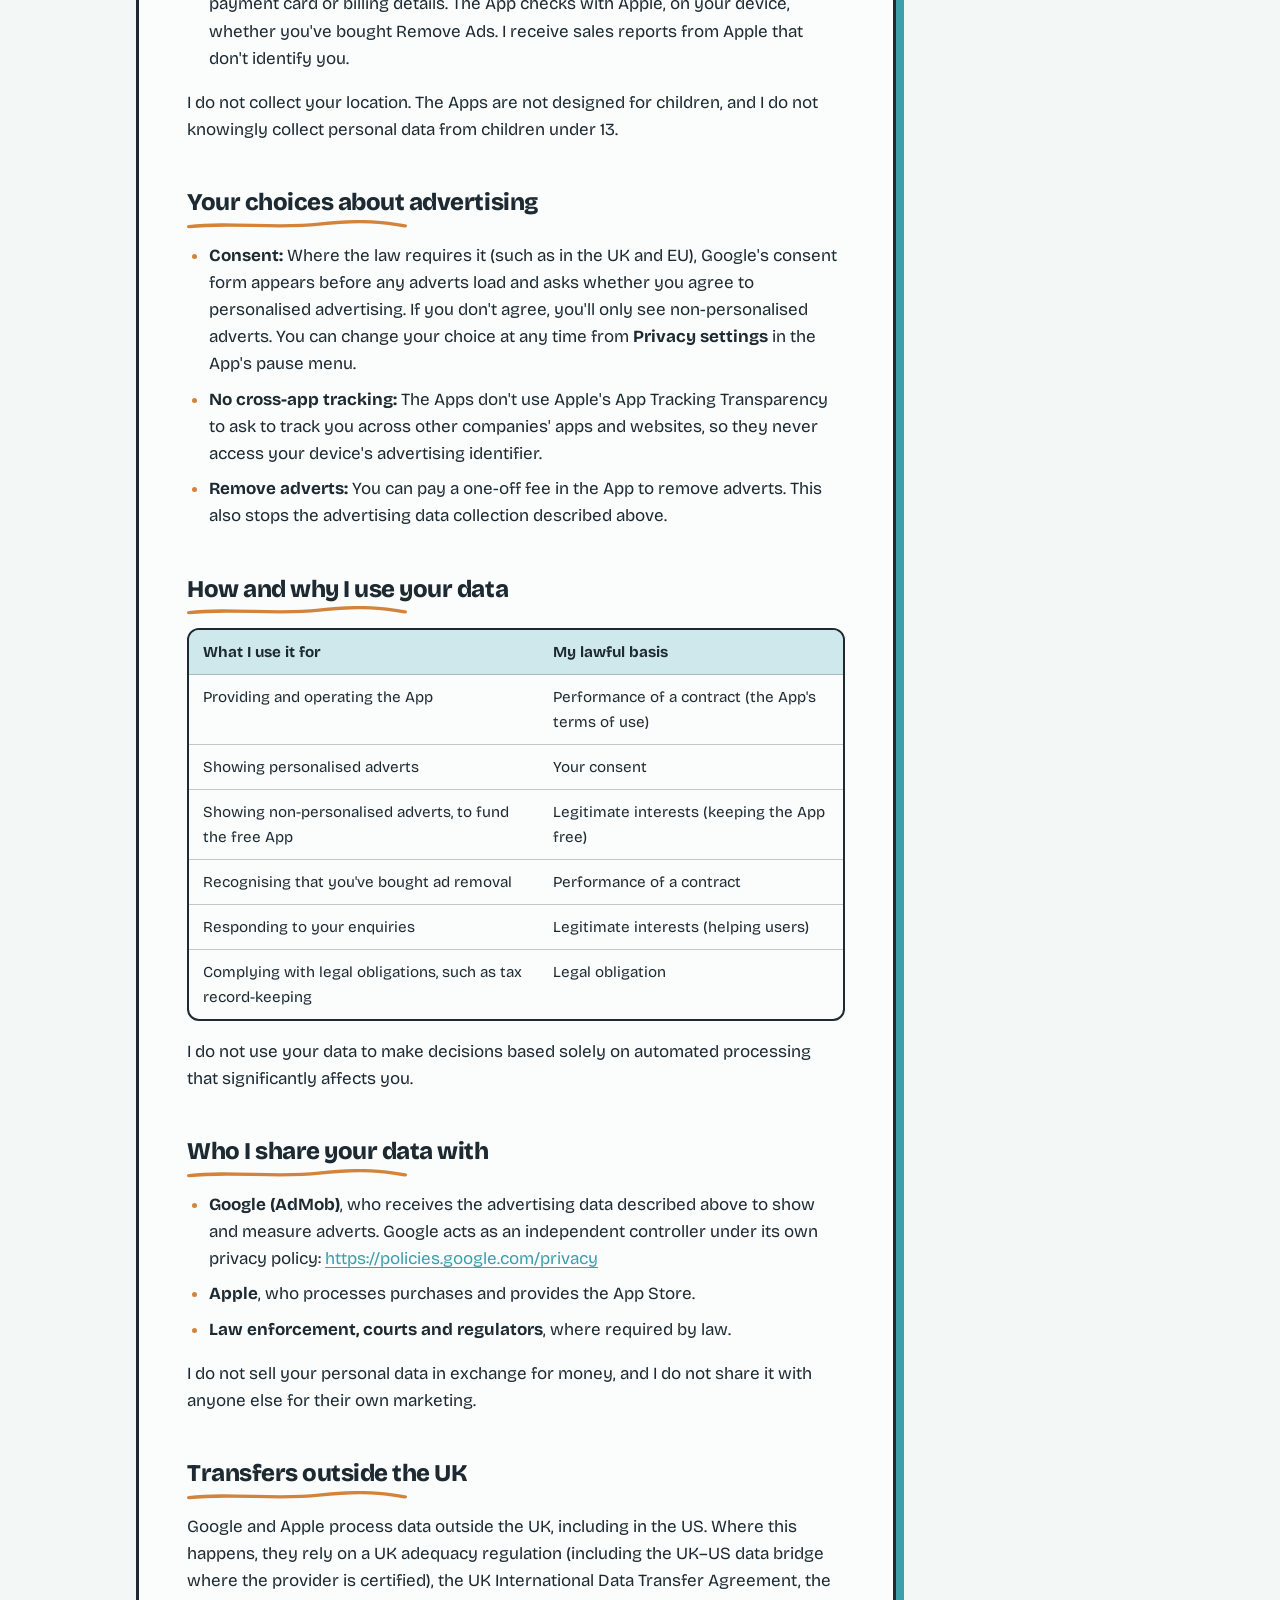
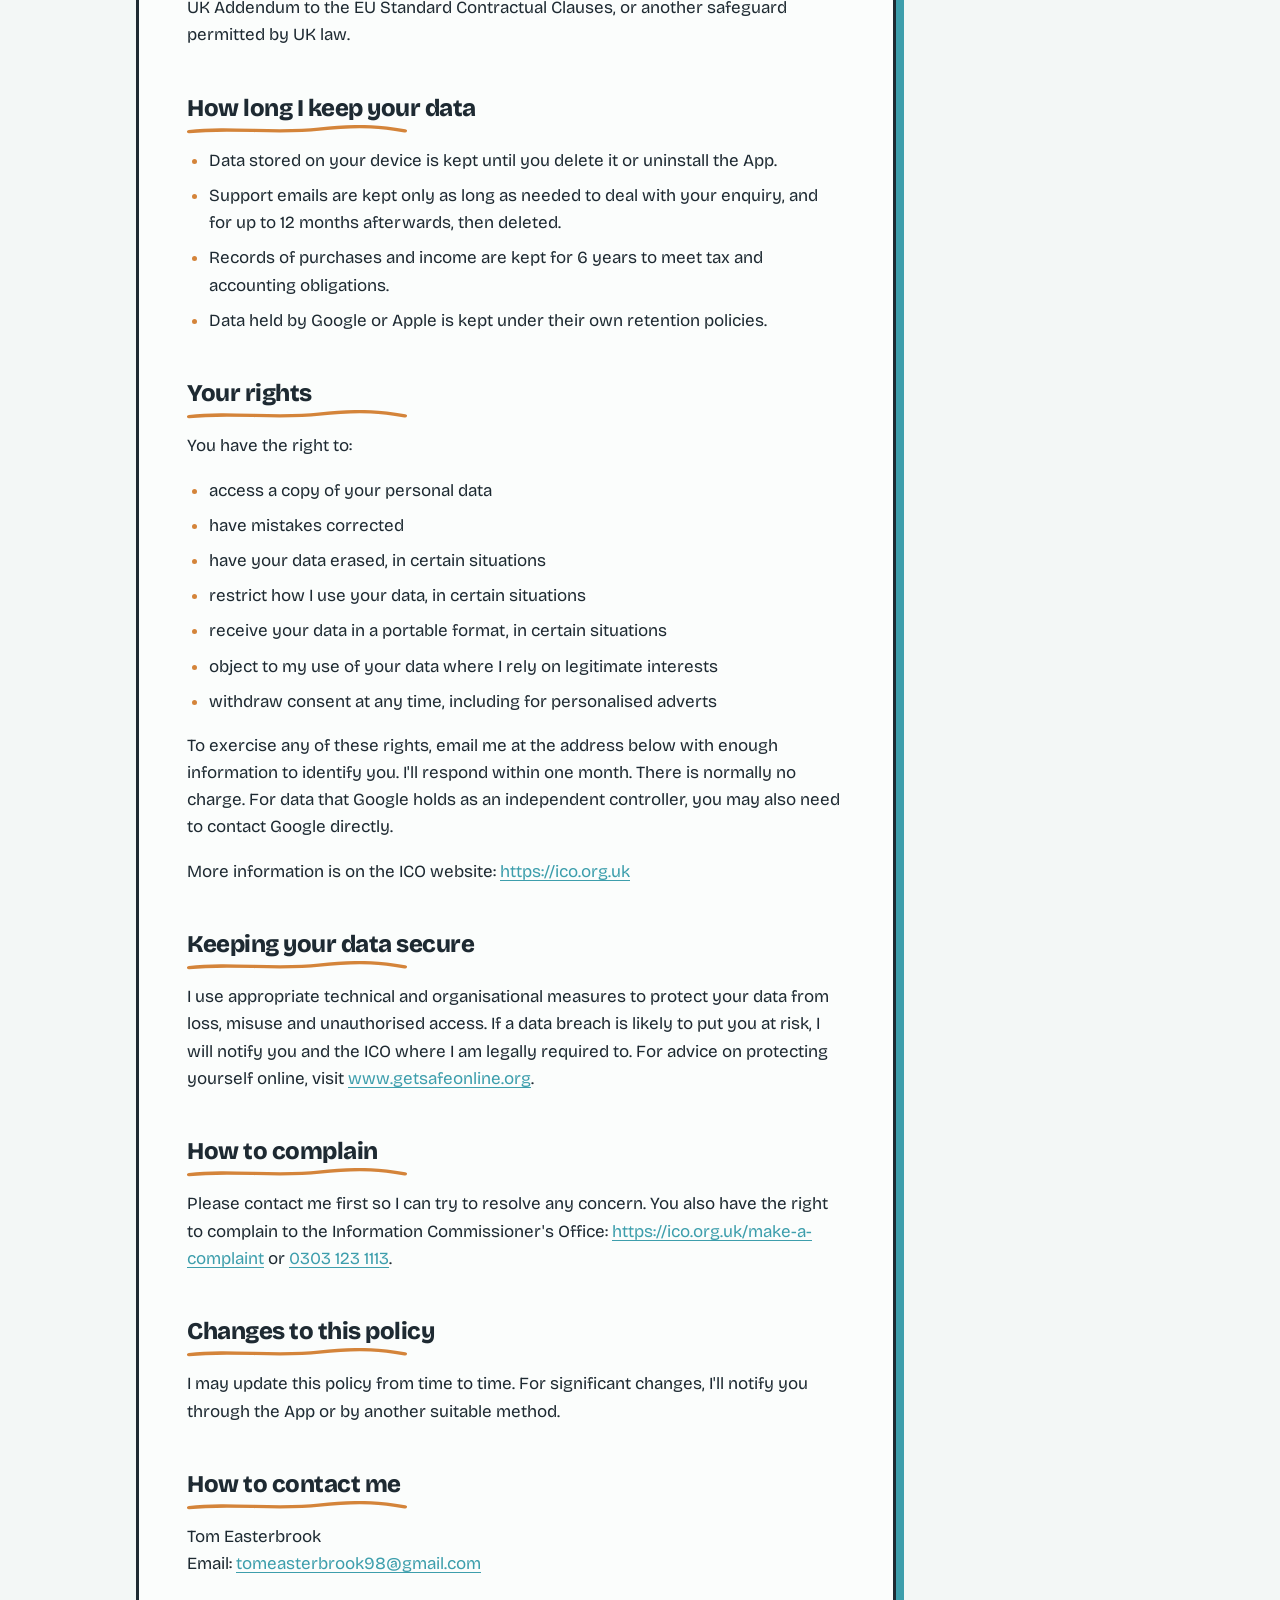
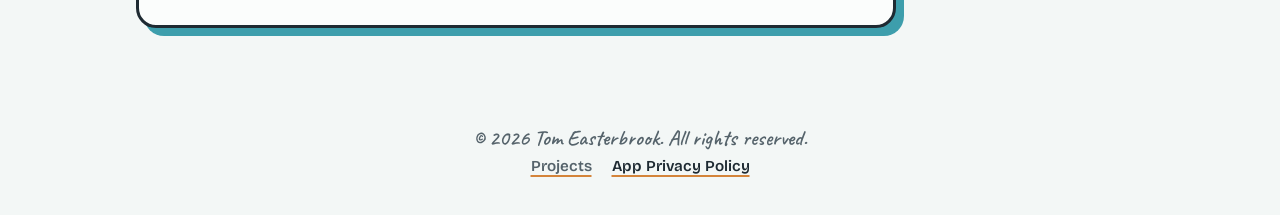
==== commit d0db888c: "Privacy policy: match what the apps actually do The apps never ask to track you (no App Tracking Tra" ====
--- a/privacy.html
+++ b/privacy.html
@@ -3,7 +3,7 @@
 <head>
   <meta charset="utf-8">
   <meta name="viewport" content="width=device-width, initial-scale=1">
-  <title>Mobile Game Privacy Policy · Tom Easterbrook</title>
+  <title>App Privacy Policy · Tom Easterbrook</title>
   <meta name="description" content="Privacy policy for Tom Easterbrook's mobile apps on the Apple App Store.">
   <link rel="icon" href="img/avatar.jpg">
   <link rel="preconnect" href="https://fonts.googleapis.com">
@@ -27,7 +27,7 @@
 
     <article class="policy">
       <p class="scribble">the small print</p>
-      <h1 class="policy-title">Mobile Game Privacy Policy</h1>
+      <h1 class="policy-title">App Privacy Policy</h1>
       <p class="policy-version"><strong>Policy version:</strong> 15 November 2026</p>
 
       <h2>Introduction</h2>
@@ -45,16 +45,15 @@
       <ul>
         <li><strong>Data you provide:</strong> If you contact me, your name, email address and the content of your message.</li>
         <li><strong>Data stored in the App:</strong> Content or settings you enter into an App are stored only on your device. I cannot see them.</li>
-        <li><strong>Advertising data:</strong> The free iPhone and iPad versions of the Apps show adverts provided by Google AdMob, unless you've bought Remove Ads. Google may collect your device's advertising identifier, IP address, device type and operating system, and information about how you interact with adverts. With your consent, this is used to show personalised adverts. Without it, you will see non-personalised adverts, which don't use your advertising identifier for tracking. You can read how Google uses this information here: <a href="https://policies.google.com/technologies/partner-sites" target="_blank" rel="noopener">https://policies.google.com/technologies/partner-sites</a></li>
-        <li><strong>Purchase data:</strong> The free iPhone and iPad versions offer a one-off payment to remove adverts, and some Apps (such as the Mac versions) are paid for up front. Apple handles all payments through the App Store. I do not receive or store your payment card or billing details. I only receive confirmation from Apple that a purchase has been made, so the App can remove adverts.</li>
+        <li><strong>Advertising data:</strong> The free iPhone and iPad versions of the Apps show adverts provided by Google AdMob, unless you've bought Remove Ads. Google may collect your IP address, device type and operating system, and information about how you interact with adverts. Google does not receive Apple's advertising identifier (IDFA), because the Apps never ask for permission to track you. With your consent, this information is used to show personalised adverts. Without it, you will see non-personalised adverts. You can read how Google uses this information here: <a href="https://policies.google.com/technologies/partner-sites" target="_blank" rel="noopener">https://policies.google.com/technologies/partner-sites</a></li>
+        <li><strong>Purchase data:</strong> The free iPhone and iPad versions offer a one-off payment to remove adverts, and some Apps (such as the Mac versions) are paid for up front. Apple handles all payments through the App Store. I do not receive or store your payment card or billing details. The App checks with Apple, on your device, whether you've bought Remove Ads. I receive sales reports from Apple that don't identify you.</li>
       </ul>
       <p>I do not collect your location. The Apps are not designed for children, and I do not knowingly collect personal data from children under 13.</p>
 
       <h2>Your choices about advertising</h2>
       <ul>
-        <li><strong>Consent:</strong> When you first open an App, you'll be asked whether you agree to personalised advertising. You can change your choice later in the App's settings.</li>
-        <li><strong>Apple's tracking prompt:</strong> On iOS, the App will ask your permission before tracking you across other companies' apps and websites. You can change this at any time in your iPhone's <strong>Settings &gt; Privacy &amp; Security &gt; Tracking</strong>.</li>
-        <li><strong>Device settings:</strong> You can reset your advertising identifier or limit ad personalisation in your device settings.</li>
+        <li><strong>Consent:</strong> Where the law requires it (such as in the UK and EU), Google's consent form appears before any adverts load and asks whether you agree to personalised advertising. If you don't agree, you'll only see non-personalised adverts. You can change your choice at any time from <strong>Privacy settings</strong> in the App's pause menu.</li>
+        <li><strong>No cross-app tracking:</strong> The Apps don't use Apple's App Tracking Transparency to ask to track you across other companies' apps and websites, so they never access your device's advertising identifier.</li>
         <li><strong>Remove adverts:</strong> You can pay a one-off fee in the App to remove adverts. This also stops the advertising data collection described above.</li>
       </ul>
 
@@ -129,7 +128,7 @@
       <p>© 2026 Tom Easterbrook. All rights reserved.</p>
       <nav class="foot-links" aria-label="Footer">
         <a href="index.html">Projects</a>
-        <a href="privacy.html" aria-current="page">Mobile Game Privacy Policy</a>
+        <a href="privacy.html" aria-current="page">App Privacy Policy</a>
       </nav>
     </footer>
   </main>
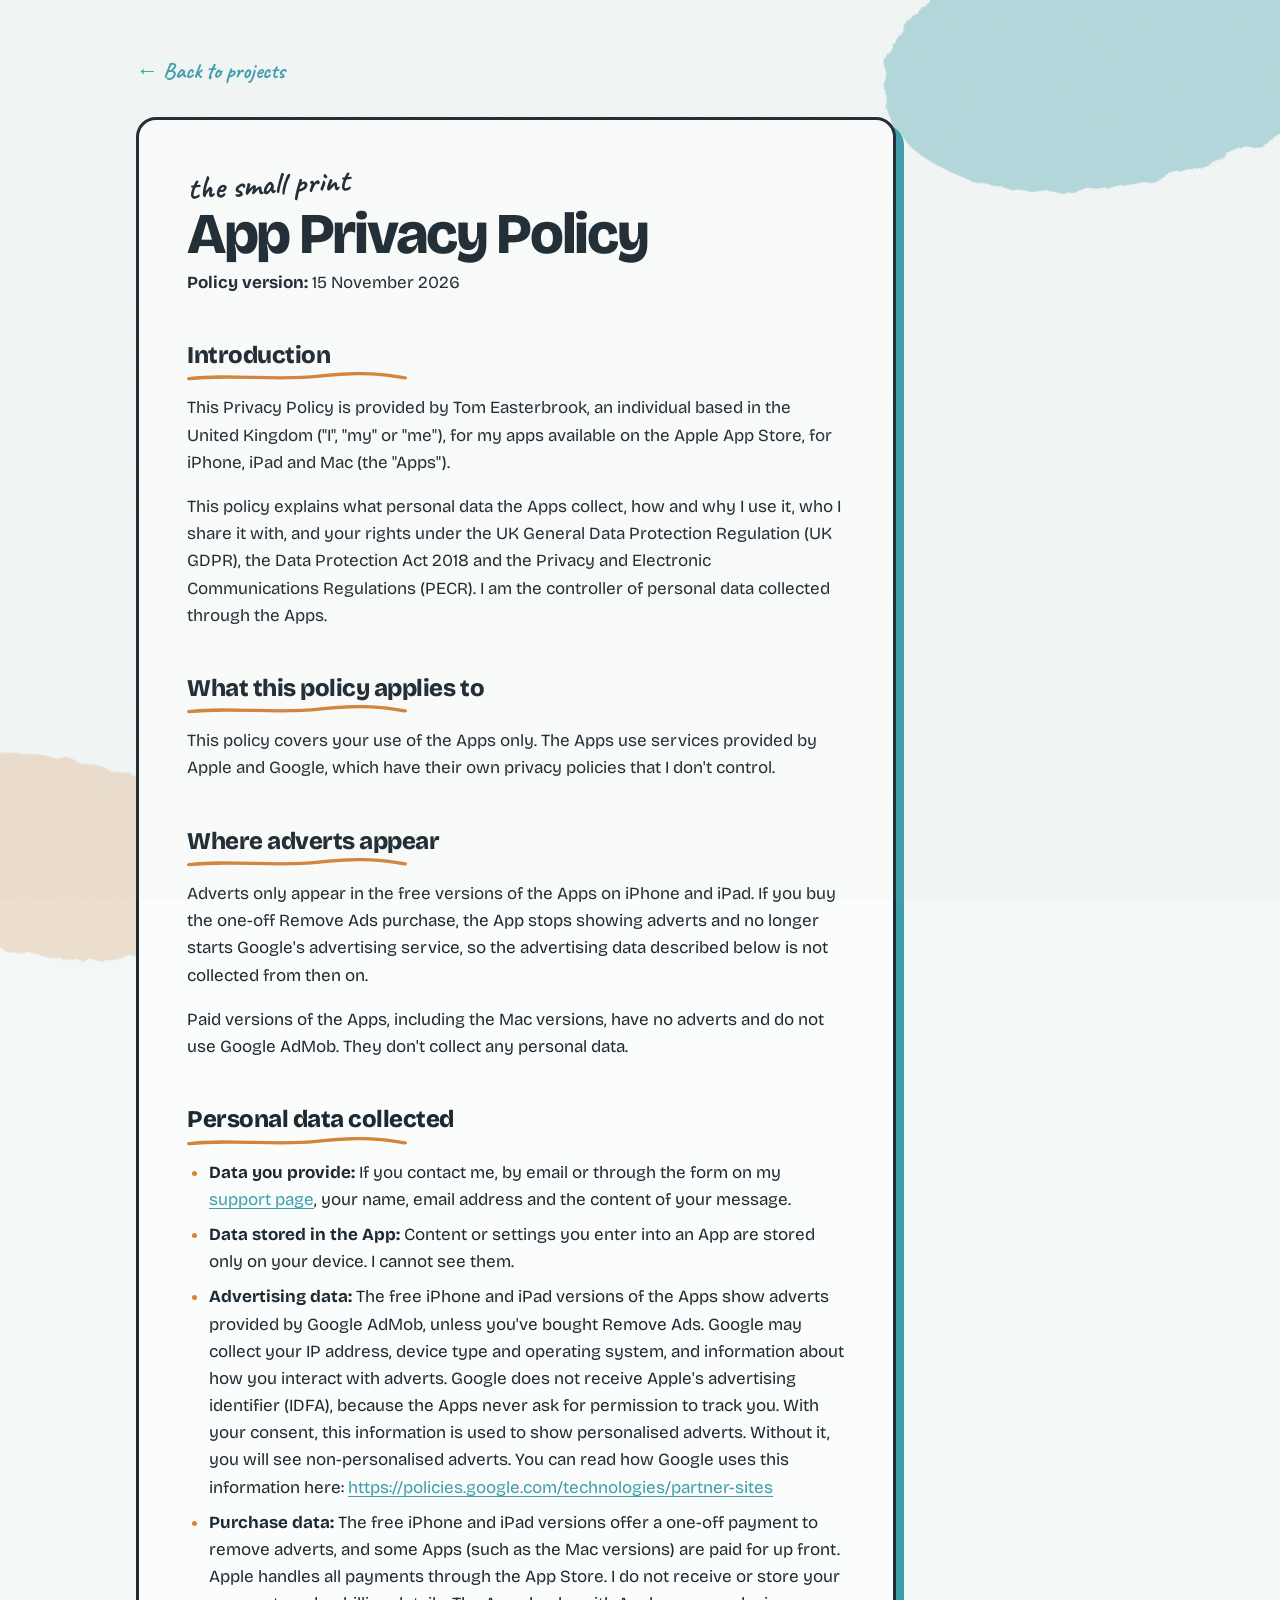
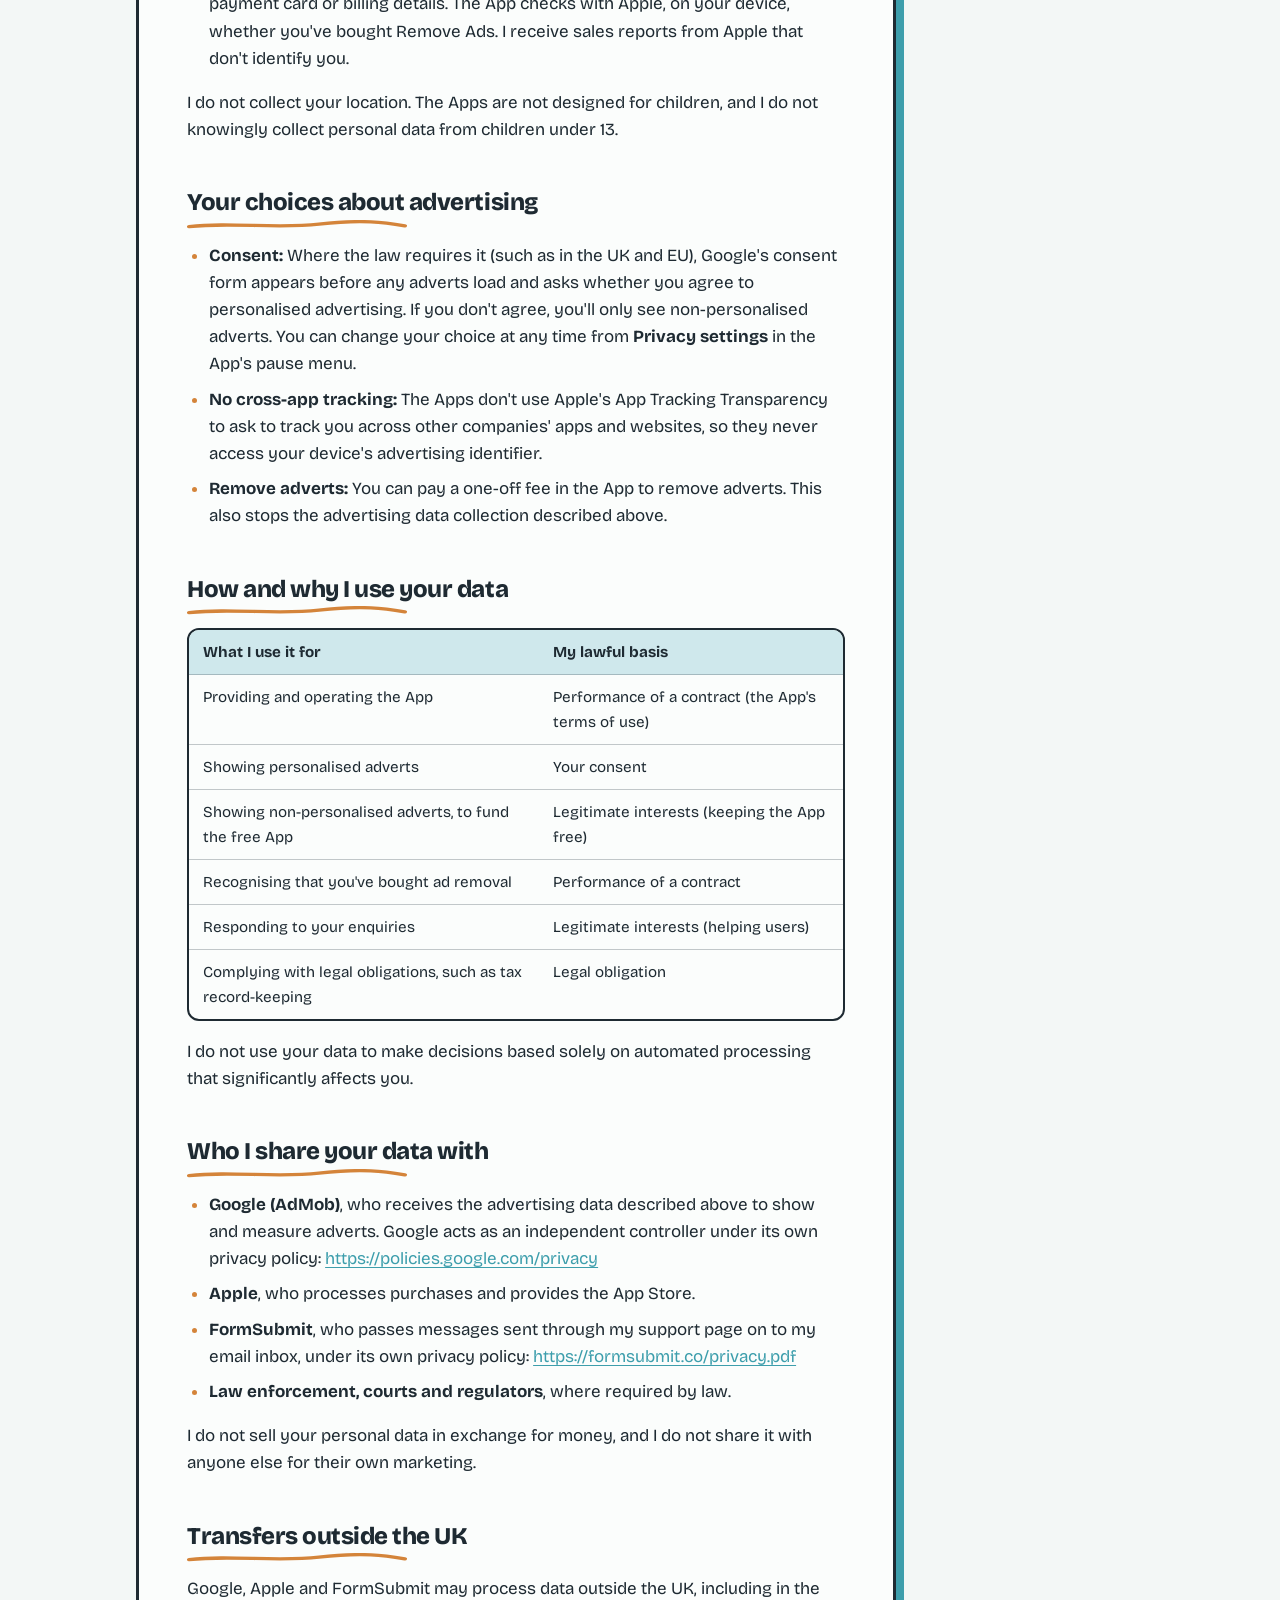
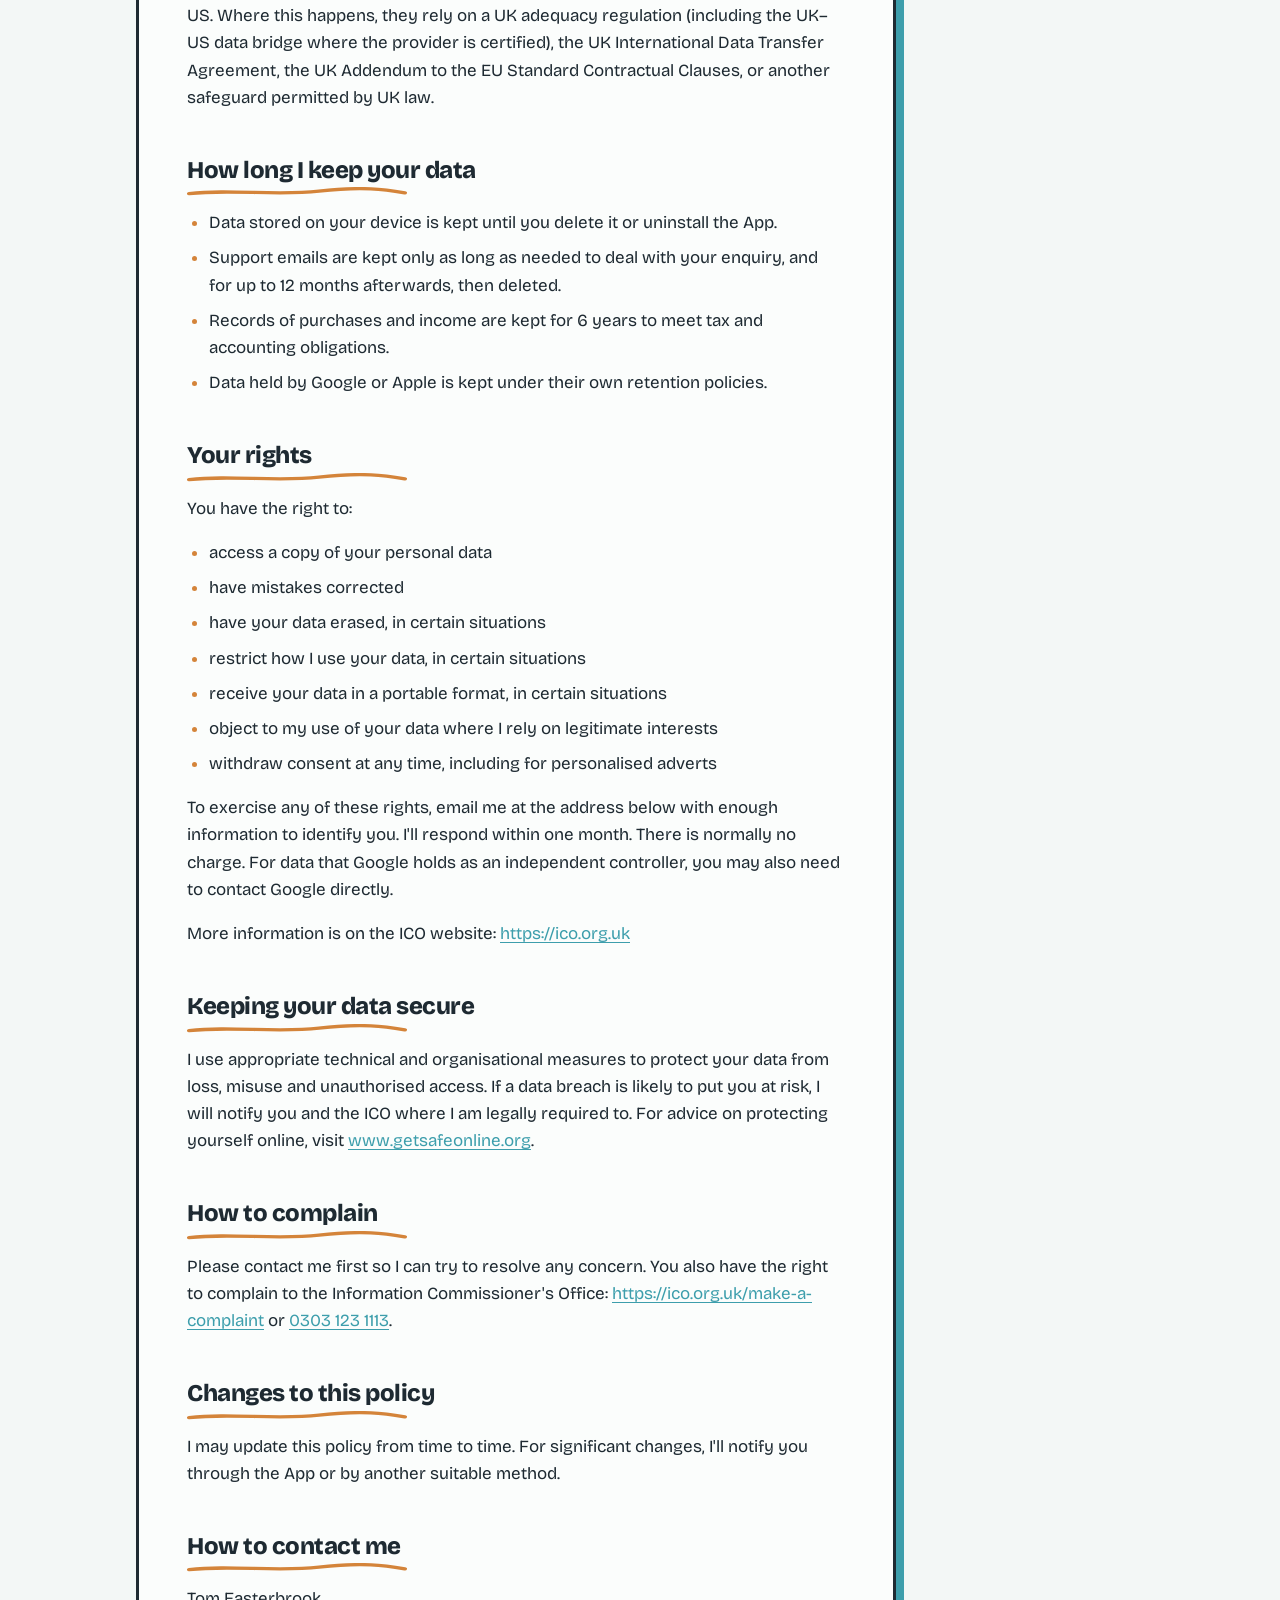
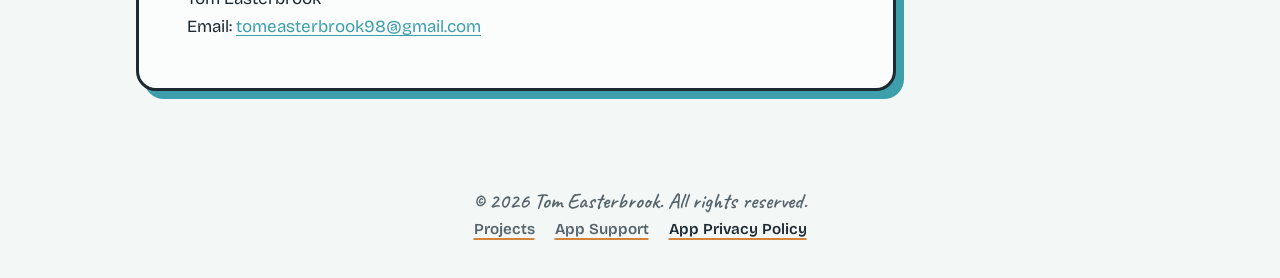
==== commit f5c65bbb: "App support page, with a contact form support.html: help for Solitaire: Classic Edition (Remove Ads," ====
--- a/privacy.html
+++ b/privacy.html
@@ -43,7 +43,7 @@
 
       <h2>Personal data collected</h2>
       <ul>
-        <li><strong>Data you provide:</strong> If you contact me, your name, email address and the content of your message.</li>
+        <li><strong>Data you provide:</strong> If you contact me, by email or through the form on my <a href="support.html">support page</a>, your name, email address and the content of your message.</li>
         <li><strong>Data stored in the App:</strong> Content or settings you enter into an App are stored only on your device. I cannot see them.</li>
         <li><strong>Advertising data:</strong> The free iPhone and iPad versions of the Apps show adverts provided by Google AdMob, unless you've bought Remove Ads. Google may collect your IP address, device type and operating system, and information about how you interact with adverts. Google does not receive Apple's advertising identifier (IDFA), because the Apps never ask for permission to track you. With your consent, this information is used to show personalised adverts. Without it, you will see non-personalised adverts. You can read how Google uses this information here: <a href="https://policies.google.com/technologies/partner-sites" target="_blank" rel="noopener">https://policies.google.com/technologies/partner-sites</a></li>
         <li><strong>Purchase data:</strong> The free iPhone and iPad versions offer a one-off payment to remove adverts, and some Apps (such as the Mac versions) are paid for up front. Apple handles all payments through the App Store. I do not receive or store your payment card or billing details. The App checks with Apple, on your device, whether you've bought Remove Ads. I receive sales reports from Apple that don't identify you.</li>
@@ -79,12 +79,13 @@
       <ul>
         <li><strong>Google (AdMob)</strong>, who receives the advertising data described above to show and measure adverts. Google acts as an independent controller under its own privacy policy: <a href="https://policies.google.com/privacy" target="_blank" rel="noopener">https://policies.google.com/privacy</a></li>
         <li><strong>Apple</strong>, who processes purchases and provides the App Store.</li>
+        <li><strong>FormSubmit</strong>, who passes messages sent through my support page on to my email inbox, under its own privacy policy: <a href="https://formsubmit.co/privacy.pdf" target="_blank" rel="noopener">https://formsubmit.co/privacy.pdf</a></li>
         <li><strong>Law enforcement, courts and regulators</strong>, where required by law.</li>
       </ul>
       <p>I do not sell your personal data in exchange for money, and I do not share it with anyone else for their own marketing.</p>
 
       <h2>Transfers outside the UK</h2>
-      <p>Google and Apple process data outside the UK, including in the US. Where this happens, they rely on a UK adequacy regulation (including the UK–US data bridge where the provider is certified), the UK International Data Transfer Agreement, the UK Addendum to the EU Standard Contractual Clauses, or another safeguard permitted by UK law.</p>
+      <p>Google, Apple and FormSubmit may process data outside the UK, including in the US. Where this happens, they rely on a UK adequacy regulation (including the UK–US data bridge where the provider is certified), the UK International Data Transfer Agreement, the UK Addendum to the EU Standard Contractual Clauses, or another safeguard permitted by UK law.</p>
 
       <h2>How long I keep your data</h2>
       <ul>
@@ -128,6 +129,7 @@
       <p>© 2026 Tom Easterbrook. All rights reserved.</p>
       <nav class="foot-links" aria-label="Footer">
         <a href="index.html">Projects</a>
+        <a href="support.html">App Support</a>
         <a href="privacy.html" aria-current="page">App Privacy Policy</a>
       </nav>
     </footer>
--- a/styles.css
+++ b/styles.css
@@ -285,3 +285,29 @@
   .scribble { transform-origin: center; }
   .lede { margin: 0 auto; }
 }
+
+/* ---------- Support page ---------- */
+.sent {
+  margin: 16px 0 0; padding: 12px 16px;
+  background: var(--teal-soft);
+  border: 2px solid var(--line);
+  border-radius: 12px;
+}
+.contact { display: grid; gap: 6px; max-width: 520px; --accent-soft: var(--ginger-soft); }
+.contact label { margin-top: 10px; font-weight: 700; }
+.contact input, .contact select, .contact textarea {
+  width: 100%;
+  padding: 10px 12px;
+  font: inherit;
+  color: var(--ink);
+  background: var(--paper);
+  border: 2px solid var(--line);
+  border-radius: 10px;
+}
+.contact textarea { resize: vertical; }
+.contact input:focus-visible, .contact select:focus-visible, .contact textarea:focus-visible {
+  outline: 3px dashed var(--ginger); outline-offset: 2px;
+}
+.contact button { margin-top: 18px; font: inherit; font-weight: 700; cursor: pointer; }
+.contact .honey { position: absolute; left: -9999px; }
+.contact .fine { margin: 8px 0 0; font-size: .9rem; color: var(--muted); }
